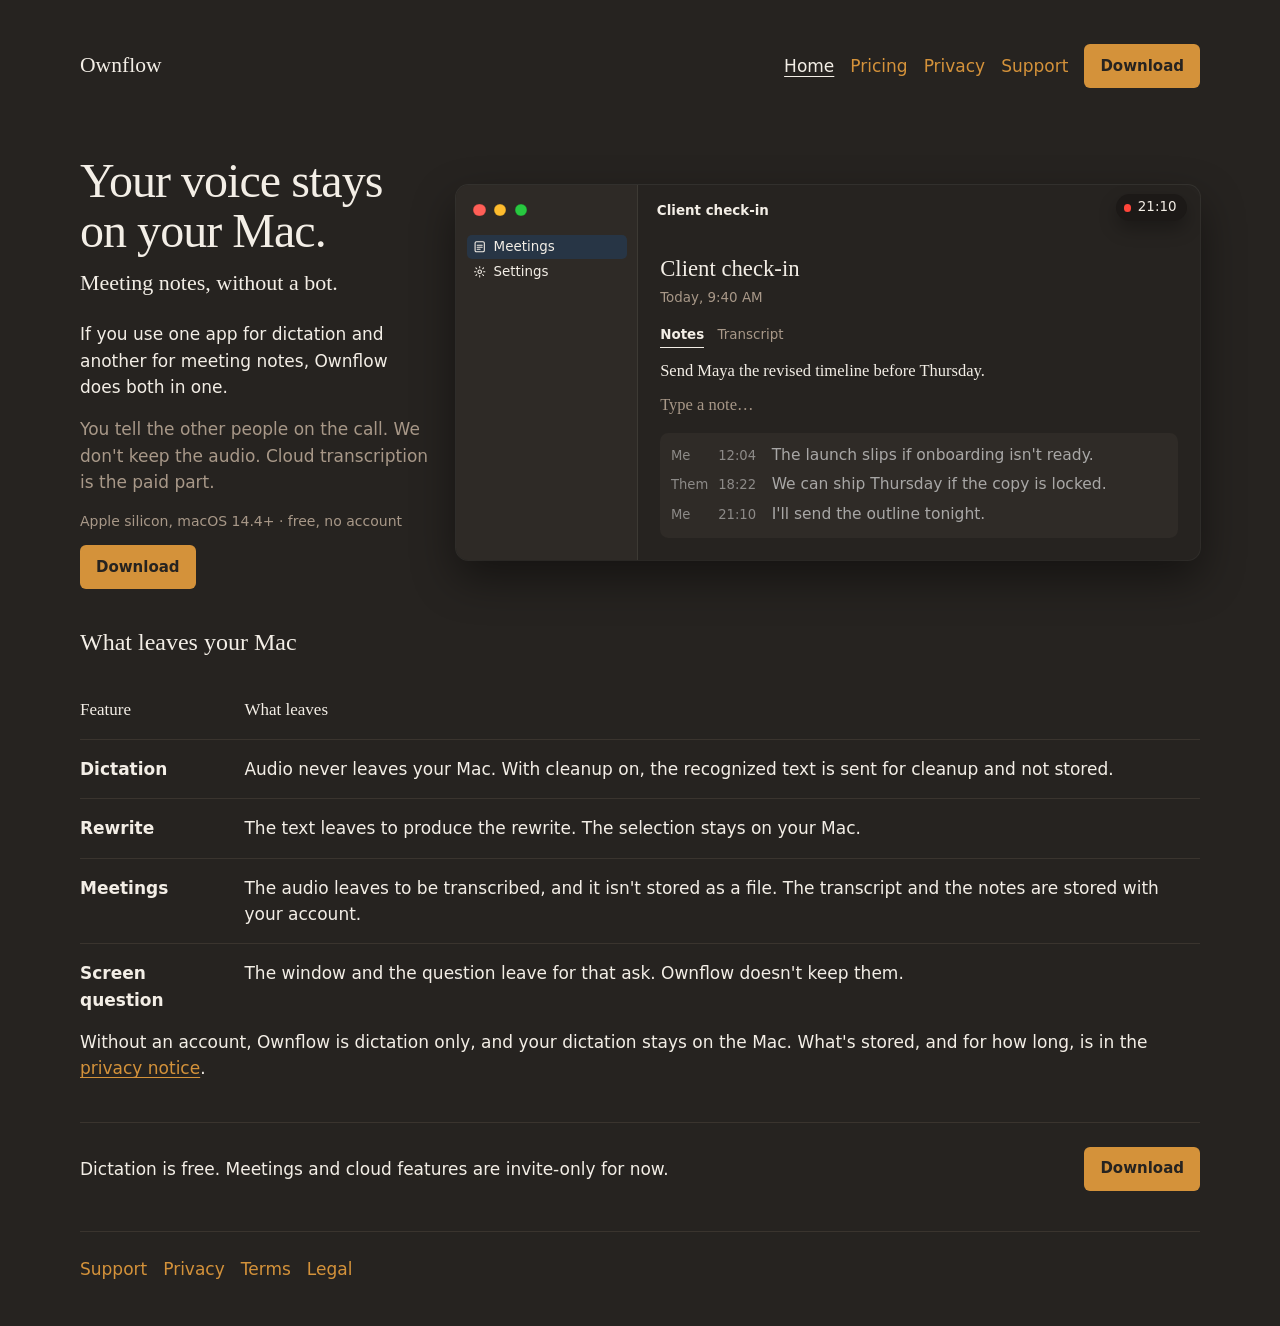
==== index.html @ 11d28a5c "Ownflow website from voice-app ee6ee29 (noindex preview) Copied website/*.html, tokens.css, site.css" ====
<!DOCTYPE html>
<html lang="en">
<head>
  <meta charset="utf-8">
  <meta name="viewport" content="width=device-width, initial-scale=1">
  <title>Your voice stays on your Mac. Meeting notes, without a bot.</title>
  <meta name="description" content="Your voice stays on your Mac. Meeting notes, without a bot.">
  <meta name="robots" content="noindex">
  <link rel="stylesheet" href="tokens.css">
  <link rel="stylesheet" href="site.css">
</head>
<body>
  <a class="skip" href="#content">Skip to content</a>
  <header class="site-header">
    <a class="mark" href="index.html">Ownflow</a>
    <nav class="nav-bar" aria-label="Pages">
      <ul>
        <li><a href="index.html" aria-current="page">Home</a></li>
        <li><a href="pricing.html">Pricing</a></li>
        <li><a href="privacy.html">Privacy</a></li>
        <li><a href="support.html">Support</a></li>
      </ul>
    </nav>
    <a class="btn" href="download.html">Download</a>
    <details class="nav-menu">
      <summary aria-label="Menu">
        <svg width="18" height="18" viewBox="0 0 18 18" aria-hidden="true">
          <path d="M2 4.5h14M2 9h14M2 13.5h14" fill="none" stroke="currentColor" stroke-width="1.5" stroke-linecap="round"/>
        </svg>
      </summary>
      <nav aria-label="Menu">
        <ul>
          <li><a href="index.html" aria-current="page">Home</a></li>
          <li><a href="pricing.html">Pricing</a></li>
          <li><a href="privacy.html">Privacy</a></li>
          <li><a href="support.html">Support</a></li>
        </ul>
      </nav>
    </details>
  </header>
  <main id="content">
    <div class="hero">
      <div class="hero-copy">
        <h1>Your voice stays<br>on your Mac.</h1>
        <p class="claim">Meeting notes, without a bot.</p>
        <p class="audience">If you use one app for dictation and another for meeting notes, Ownflow does both in one.</p>
        <p class="subhead">You tell the other people on the call. We don't keep the audio. Cloud transcription is the paid part.</p>
        <p class="beta-line">Apple silicon, macOS 14.4+ · free, no account</p>
        <a class="btn" href="download.html">Download</a>
      </div>
      <figure class="shot">
        <div class="window" aria-hidden="true">
          <div class="win-shell">
            <div class="win-side">
              <div class="win-lights"><i></i><i></i><i></i></div>
              <div class="win-item on">
                <svg viewBox="0 0 16 16" aria-hidden="true"><rect x="2.5" y="2" width="11" height="12" rx="1.6" fill="none" stroke="currentColor" stroke-width="1.3"/><path d="M5 6.2h6M5 8.6h6M5 11h3.5" stroke="currentColor" stroke-width="1.2" stroke-linecap="round"/></svg>
                Meetings
              </div>
              <div class="win-item">
                <svg viewBox="0 0 16 16" aria-hidden="true"><circle cx="8" cy="8" r="2.1" fill="none" stroke="currentColor" stroke-width="1.3"/><path d="M8 1.8v1.6M8 12.6v1.6M1.8 8h1.6M12.6 8h1.6M3.4 3.4l1.1 1.1M11.5 11.5l1.1 1.1M3.4 12.6l1.1-1.1M11.5 4.5l1.1-1.1" stroke="currentColor" stroke-width="1.2" stroke-linecap="round"/></svg>
                Settings
              </div>
            </div>
            <div class="win-col">
              <div class="win-bar">
                <span class="win-name">Client check-in</span>
              </div>
              <div class="win-pad">
                <p class="win-title">Client check-in</p>
                <p class="win-meta">Today, 9:40 AM</p>
                <div class="win-modes"><b>Notes</b><span>Transcript</span></div>
                <p class="win-note">Send Maya the revised timeline before Thursday.</p>
                <p class="win-prompt">Type a note…</p>
                <div class="win-spoken">
                  <div class="win-line"><span class="win-who">Me</span><span class="win-clock">12:04</span><span class="win-say">The launch slips if onboarding isn't ready.</span></div>
                  <div class="win-line"><span class="win-who">Them</span><span class="win-clock">18:22</span><span class="win-say">We can ship Thursday if the copy is locked.</span></div>
                  <div class="win-line"><span class="win-who">Me</span><span class="win-clock">21:10</span><span class="win-say">I'll send the outline tonight.</span></div>
                </div>
              </div>
            </div>
          </div>
          <div class="capsule"><span class="win-dot"></span>21:10</div>
        </div>
        <figcaption class="sr-only">Ownflow recording a client check-in. The note asks Maya for the revised timeline before Thursday. The recording pill shows 21:10.</figcaption>
      </figure>
    </div>

    <h2 class="wide">What leaves your Mac</h2>
    <table class="ledger">
      <thead>
        <tr>
          <th scope="col">Feature</th>
          <th scope="col">What leaves</th>
        </tr>
      </thead>
      <tbody>
        <tr>
          <th scope="row"><span class="cell-label">Feature</span><span class="cell-value">Dictation</span></th>
          <td><span class="cell-label">What leaves</span><span class="cell-value">Audio never leaves your Mac. With cleanup on, the recognized text is sent for cleanup and not stored.</span></td>
        </tr>
        <tr>
          <th scope="row"><span class="cell-label">Feature</span><span class="cell-value">Rewrite</span></th>
          <td><span class="cell-label">What leaves</span><span class="cell-value">The text leaves to produce the rewrite. The selection stays on your Mac.</span></td>
        </tr>
        <tr>
          <th scope="row"><span class="cell-label">Feature</span><span class="cell-value">Meetings</span></th>
          <td><span class="cell-label">What leaves</span><span class="cell-value">The audio leaves to be transcribed, and it isn't stored as a file. The transcript and the notes are stored with your account.</span></td>
        </tr>
        <tr>
          <th scope="row"><span class="cell-label">Feature</span><span class="cell-value">Screen question</span></th>
          <td><span class="cell-label">What leaves</span><span class="cell-value">The window and the question leave for that ask. Ownflow doesn't keep them.</span></td>
        </tr>
      </tbody>
    </table>

    <p class="wide">Without an account, Ownflow is dictation only, and your dictation stays on the Mac. What's stored, and for how long, is in the <a href="privacy.html">privacy notice</a>.</p>
    <div class="close">
      <p>Dictation is free. Meetings and cloud features are invite-only for now.</p>
      <a class="btn" href="download.html">Download</a>
    </div>
  </main>
  <footer class="site-footer">
    <nav aria-label="Footer">
      <ul>
        <li><a href="support.html">Support</a></li>
        <li><a href="privacy.html">Privacy</a></li>
        <li><a href="terms.html">Terms</a></li>
        <li><a href="legal.html">Legal</a></li>
      </ul>
    </nav>
  </footer>
</body>
</html>
---- tokens.css ----
/* Direction A canvas. The website accent is warm amber, not the Mac system blue.
   #d4923a on #262320 is 5.9:1. #262320 on #d4923a is the same 5.9:1.
   The app keeps #0071e3 for native controls. Red is only the recording dot. */

:root {
  --color-paper: #262320;
  --color-ink: #f3eee6;
  --color-ink-soft: #a89888;
  --color-accent: #d4923a;
  --color-on-accent: #262320;
  --color-rule: #3a342e;
  --color-focus: #f3eee6;
  --color-sidebar: #2e2a26;
  --color-recording: #ff453a;
  --color-spoken: #a8a7a6;
  --color-selection: rgba(0, 113, 227, 0.16);
  --color-tint: rgba(243, 228, 208, 0.04);

  --font-display: "Iowan Old Style", Palatino, "Palatino Linotype", Georgia, serif;
  --font-body: ui-sans-serif, system-ui, -apple-system, "Segoe UI", sans-serif;
  --font-mono: ui-monospace, "SF Mono", Menlo, Consolas, monospace;

  --text-display: 3rem;
  --text-title: 2rem;
  --text-section: 1.5rem;
  --text-body: 1.0625rem;
  --text-small: 0.875rem;
  --leading-display: 1.05;
  --leading-title: 1.15;
  --leading-body: 1.55;

  --page: 1120px;
  --column: 720px;
  --gutter: 1.5rem;
  --space-2: 0.5rem;
  --space-3: 1rem;
  --space-4: 1.5rem;
  --space-5: 2.75rem;
  --space-section: 2.5rem;
  --under-h1: 12px;
  --under-h2: 24px;

  --control: 2.75rem;
  --radius-control: 6px;
  --focus-width: 2px;
  --focus-offset: 3px;
  --label-col: 9rem;
}

:root[data-appearance="light"] {
  --color-paper: #fbfbfb;
  --color-ink: #0f0f0f;
  --color-ink-soft: #5e5e5e;
  --color-rule: #e4e4e4;
  --color-focus: #0f0f0f;
  --color-sidebar: #f3f1ee;
  --color-recording: #ff3b30;
  --color-spoken: #3a4658;
  --color-tint: rgba(62, 48, 32, 0.04);
}
---- site.css ----
*,
*::before,
*::after {
  box-sizing: border-box;
}

html {
  background: var(--color-paper);
  color-scheme: dark;
}

body {
  margin: 0;
  overflow-x: hidden;
  background: var(--color-paper);
  color: var(--color-ink);
  font-family: var(--font-body);
  font-size: var(--text-body);
  line-height: var(--leading-body);
  -webkit-font-smoothing: antialiased;
}

.skip {
  position: absolute;
  left: var(--gutter);
  top: var(--space-3);
  transform: translateY(-200%);
  background: var(--color-paper);
  color: var(--color-ink);
  padding: var(--space-2) var(--space-3);
  z-index: 3;
}

.skip:focus {
  transform: none;
}

.site-header,
main,
.site-footer {
  width: min(var(--page), calc(100% - 2 * var(--gutter)));
  margin-inline: auto;
}

.site-header {
  display: flex;
  flex-wrap: nowrap;
  align-items: center;
  gap: var(--space-3);
  padding-top: var(--space-5);
  padding-bottom: var(--space-4);
}

.mark {
  margin-right: auto;
  color: var(--color-ink);
  font-family: var(--font-display);
  font-size: 1.35rem;
  line-height: 1;
  text-decoration: none;
  white-space: nowrap;
}

.nav-bar ul,
.nav-menu ul,
.site-footer ul {
  display: flex;
  align-items: center;
  gap: var(--space-3);
  list-style: none;
  margin: 0;
  padding: 0;
}

.nav-menu {
  display: none;
  position: relative;
}

.nav-menu summary {
  display: grid;
  place-items: center;
  width: var(--control);
  height: var(--control);
  color: var(--color-ink);
  cursor: pointer;
  list-style: none;
}

.nav-menu summary::-webkit-details-marker {
  display: none;
}

.nav-menu nav {
  position: absolute;
  right: 0;
  top: calc(100% + var(--space-2));
  z-index: 2;
  min-width: 12rem;
  padding: var(--space-2);
  background: var(--color-paper);
  border: 1px solid var(--color-rule);
}

.nav-menu ul {
  flex-direction: column;
  align-items: stretch;
  gap: 0;
}

.nav-bar a,
.nav-menu a,
.site-footer a {
  color: var(--color-accent);
  line-height: 1;
  text-decoration: none;
}

.nav-bar a,
.site-footer a {
  display: inline-flex;
  align-items: center;
  height: 1.5rem;
}

.nav-menu a {
  display: flex;
  align-items: center;
  min-height: var(--control);
}

.nav-menu a {
  display: block;
  padding: var(--space-3);
}

.nav-bar a[aria-current="page"],
.nav-menu a[aria-current="page"],
.site-footer a[aria-current="page"] {
  color: var(--color-ink);
  text-decoration: underline;
  text-underline-offset: 0.25em;
}

.page-download .site-header .btn {
  display: none;
}

.btn {
  display: inline-flex;
  align-items: center;
  justify-content: center;
  min-height: var(--control);
  padding: 0 1rem;
  border-radius: var(--radius-control);
  background: var(--color-accent);
  color: var(--color-on-accent);
  font-size: 0.9375rem;
  font-weight: 600;
  line-height: 1;
  text-decoration: none;
  white-space: nowrap;
}

.btn:visited {
  color: var(--color-on-accent);
}

a:focus-visible,
.skip:focus,
summary:focus-visible,
button:focus-visible,
input:focus-visible,
.invite-done:focus-visible {
  outline: var(--focus-width) solid var(--color-focus);
  outline-offset: var(--focus-offset);
}

main {
  padding-top: var(--space-5);
  padding-bottom: var(--space-section);
}

main > :not(.hero):not(.ledger):not(.close):not(.wide) {
  width: min(var(--column), 100%);
  margin-inline: auto;
}

main a:not(.btn) {
  color: var(--color-accent);
  text-decoration: underline;
  text-underline-offset: 0.18em;
}

main a:not(.btn):visited {
  color: var(--color-accent);
}

h1,
h2,
.claim,
.ledger thead th {
  font-family: var(--font-display);
  font-weight: 500;
}

h1 {
  margin: 0 0 var(--under-h1);
  font-size: var(--text-title);
  line-height: var(--leading-title);
}

h2,
h3 {
  margin: var(--space-section) 0 var(--under-h2);
  font-family: var(--font-display);
  font-weight: 500;
  line-height: var(--leading-title);
}

h2 {
  font-size: var(--text-section);
}

h3 {
  font-size: 1.25rem;
}

p {
  margin: 0 0 var(--space-3);
}

.hero {
  display: grid;
  grid-template-columns: minmax(16rem, 22rem) minmax(0, 1fr);
  column-gap: var(--space-4);
  align-items: center;
  width: 100%;
}

.hero h1 {
  font-size: var(--text-display);
  line-height: var(--leading-display);
  letter-spacing: -0.02em;
}

.claim {
  margin: 0;
  font-size: 22px;
  line-height: 1.3;
}

.audience {
  margin: var(--space-4) 0 0;
}

.subhead {
  margin: var(--space-3) 0 0;
  color: var(--color-ink-soft);
}

.hero .btn {
  margin-top: var(--under-h1);
}

.beta-line {
  margin: var(--space-3) 0 0;
  color: var(--color-ink-soft);
  font-size: var(--text-small);
}

.close {
  display: flex;
  align-items: center;
  justify-content: space-between;
  gap: var(--space-4);
  margin-top: var(--space-section);
  padding-top: var(--space-4);
  border-top: 1px solid var(--color-rule);
}

.close p {
  margin: 0;
}

.download-act {
  margin-block: var(--space-4);
}

.btn-download {
  flex-direction: column;
  gap: 0.35rem;
  padding: 0.7rem 1.25rem;
  white-space: normal;
  text-align: center;
}

.btn-download span {
  font-size: 1.0625rem;
}

.btn-download small {
  font-size: var(--text-small);
  font-weight: 500;
}

.support-act {
  display: flex;
  align-items: center;
  flex-wrap: wrap;
  gap: var(--space-3);
}

/* The invite form (invite.js). Hidden until data-invite-endpoint is set. */
button.btn {
  border: 0;
  font-family: inherit;
  cursor: pointer;
}

.btn[aria-disabled="true"] {
  opacity: 0.7;
  cursor: progress;
}

.invite-form {
  display: grid;
  gap: var(--space-2);
  margin-block: var(--space-3);
}

.invite-form label {
  font-weight: 600;
}

.invite-row {
  display: flex;
  flex-wrap: wrap;
  gap: var(--space-3);
}

.invite-row input {
  flex: 1 1 16rem;
  min-width: 0;
  min-height: var(--control);
  padding: 0 0.75rem;
  border: 1px solid var(--color-ink-soft);
  border-radius: var(--radius-control);
  background: var(--color-paper);
  color: var(--color-ink);
  font: inherit;
}

.invite-row input[aria-invalid="true"] {
  border-color: var(--color-accent);
  border-width: 2px;
}

.invite-error {
  margin: 0;
  font-weight: 600;
}

.invite-note {
  margin: 0;
  color: var(--color-ink-soft);
  font-size: var(--text-small);
}

.invite-done {
  margin-block: var(--space-3);
}

.shot {
  container-type: inline-size;
  min-width: 0;
  margin: 0;
}

.sr-only {
  position: absolute;
  width: 1px;
  height: 1px;
  padding: 0;
  margin: -1px;
  overflow: hidden;
  clip: rect(0, 0, 0, 0);
  white-space: nowrap;
  border: 0;
}

.detail {
  display: none;
}

.window {
  position: relative;
  width: 100%;
  overflow: hidden;
  border-radius: 0.75em;
  background: var(--color-paper);
  color: var(--color-ink);
  font-size: calc(100cqi / 45);
  box-shadow:
    0 0 0 1px rgba(243, 238, 230, 0.08),
    0 18px 44px rgba(0, 0, 0, 0.45);
}

.win-shell {
  display: flex;
  align-items: stretch;
}

.win-side {
  width: 11em;
  flex: none;
  padding: 1.15em 0.65em 0.8em;
  background: var(--color-sidebar);
  box-shadow: inset -1px 0 0 rgba(243, 232, 216, 0.08);
}

.win-lights {
  display: flex;
  gap: 0.5em;
  margin: 0 0 1.15em 0.4em;
}

.win-lights i {
  display: block;
  width: 0.75em;
  height: 0.75em;
  border-radius: 50%;
  box-shadow: inset 0 0 0 0.5px rgba(0, 0, 0, 0.28);
}

.win-lights i:nth-child(1) { background: #ff5f57; }
.win-lights i:nth-child(2) { background: #febc2e; }
.win-lights i:nth-child(3) { background: #28c840; }

.win-item {
  display: flex;
  align-items: center;
  gap: 0.5em;
  height: 1.75em;
  margin: 0.05em 0;
  padding: 0 0.5em;
  border-radius: 0.375em;
  font-size: 0.8125em;
  line-height: 1.75em;
}

.win-item svg {
  width: 1em;
  height: 1em;
  flex: none;
}

.win-item.on {
  background: rgba(0, 113, 227, 0.16);
}

.win-col {
  min-width: 0;
  flex: 1;
}

.win-bar,
.win-live {
  display: flex;
  align-items: center;
  gap: 0.5em;
  padding: 0 1.15em;
}

.win-bar {
  height: 3.25em;
}

.win-live {
  height: 2.25em;
  border-bottom: 1px solid rgba(243, 232, 216, 0.1);
}

.win-name,
.win-time,
.win-quiet {
  font-size: 0.8125em;
}

.win-name {
  font-weight: 600;
}

.win-search {
  margin-left: auto;
  display: grid;
  place-items: center;
}

.win-time {
  font-variant-numeric: tabular-nums;
}

.win-push {
  margin-left: auto;
}

.win-dot {
  width: 0.5em;
  height: 0.5em;
  border-radius: 50%;
  background: var(--color-recording);
  flex: none;
}

.win-pad {
  padding: 1em 1.35em 1.35em;
}

.win-title {
  margin: 0;
  font-family: var(--font-display);
  font-size: 1.375em;
  font-weight: 500;
  line-height: 1.25;
}

.win-meta {
  margin-top: 0.3em;
  color: var(--color-ink-soft);
  font-size: 0.8125em;
}

.win-modes {
  display: flex;
  gap: 1em;
  margin: 0.9em 0 0.75em;
  font-size: 0.8125em;
}

.win-modes b {
  font-weight: 600;
  border-bottom: 1px solid var(--color-ink);
  padding-bottom: 0.15em;
}

.win-modes span {
  color: var(--color-ink-soft);
  font-weight: 400;
}

.win-note,
.win-prompt {
  margin: 0;
  max-width: 36em;
  font-family: var(--font-display);
  font-size: 1em;
  line-height: 1.55;
}

.win-prompt {
  margin-top: 0.5em;
  color: var(--color-ink-soft);
}

.win-spoken {
  margin-top: 0.9em;
  max-width: 36em;
  padding: 0.5em 0.65em;
  border-radius: 0.5em;
  background: var(--color-tint);
}

.win-line {
  display: grid;
  grid-template-columns: 2.6em 3em minmax(0, 1fr);
  gap: 0.45em;
  padding: 0.25em 0;
  font-size: 0.9375em;
  line-height: 1.4;
}

.win-who,
.win-clock {
  color: rgba(255, 255, 255, 0.45);
  font-size: 0.85em;
  padding-top: 0.15em;
}

.win-clock {
  font-variant-numeric: tabular-nums;
}

.win-say {
  color: var(--color-spoken);
}

.capsule {
  position: absolute;
  top: 0.7em;
  right: 1em;
  z-index: 1;
  display: flex;
  align-items: center;
  gap: 0.5em;
  height: 2em;
  padding: 0 0.75em 0 0.6em;
  border-radius: 999px;
  background: #1c1917;
  color: var(--color-ink);
  font-size: 0.8125em;
  font-variant-numeric: tabular-nums;
  box-shadow: 0 8px 18px rgba(0, 0, 0, 0.28);
}

.capsule .win-dot {
  width: 0.55em;
  height: 0.55em;
}

.does {
  margin: 0;
  border-bottom: 1px solid var(--color-rule);
}

.does > div,
.facts > div {
  display: grid;
  grid-template-columns: var(--label-col) minmax(0, 1fr);
  gap: var(--space-2) var(--space-4);
  align-items: baseline;
  padding-block: var(--space-3);
  border-top: 1px solid var(--color-rule);
}

.does dt,
.does dd,
.facts dt,
.facts dd {
  margin: 0;
}

.does dt,
.facts dt {
  font-weight: 600;
}

table {
  width: 100%;
  border-collapse: collapse;
  margin: var(--space-4) 0 0;
}

.ledger,
.summary {
  margin-top: var(--under-h2);
}

h2 + .ledger {
  margin-top: 0;
}

th,
td {
  text-align: left;
  vertical-align: top;
  padding: var(--space-3) var(--space-3) var(--space-3) 0;
  border-top: 1px solid var(--color-rule);
  font-weight: 400;
}

thead th {
  border-top: 0;
  font-weight: 500;
}

tbody th {
  font-weight: 600;
}

.cell-label {
  display: none;
}

.ledger thead th {
  font-size: var(--text-body);
}

ul,
ol {
  margin: 0 0 var(--space-3);
  padding-left: 1.2em;
}

main li + li {
  margin-top: var(--space-3);
}

.nav-bar li + li,
.nav-menu li + li,
.site-footer li + li {
  margin-top: 0;
}

.toc {
  margin-top: var(--under-h2);
}

.proc {
  margin-top: var(--under-h2);
  padding-top: var(--under-h2);
  border-top: 1px solid var(--color-rule);
}

.proc h3 {
  margin: 0 0 var(--under-h1);
}

.proc p {
  margin: 0 0 var(--space-3);
}

.k {
  display: block;
  margin-bottom: 0.25rem;
  color: var(--color-ink-soft);
  font-size: var(--text-small);
}

.toc ol {
  margin: var(--space-3) 0 0;
  padding-left: 1.2em;
}

.fold {
  margin-top: var(--space-section);
  border-top: 1px solid var(--color-rule);
}

.fold summary {
  display: flex;
  align-items: baseline;
  justify-content: space-between;
  gap: var(--space-3);
  padding-block: var(--space-3);
  cursor: pointer;
  list-style: none;
  font-family: var(--font-display);
  font-size: var(--text-section);
  font-weight: 500;
  line-height: var(--leading-title);
}

.fold summary::-webkit-details-marker {
  display: none;
}

.fold summary::after {
  content: "";
  width: 0.45rem;
  height: 0.45rem;
  border-right: 1.5px solid var(--color-ink-soft);
  border-bottom: 1.5px solid var(--color-ink-soft);
  transform: translateY(-0.15em) rotate(45deg);
  flex: none;
}

.fold[open] summary::after {
  transform: translateY(0.15em) rotate(-135deg);
}

.fold-body {
  padding-bottom: var(--space-3);
}

.fold-body > :first-child {
  margin-top: 0;
}

code {
  font-family: var(--font-mono);
  font-size: 0.92em;
  overflow-wrap: anywhere;
}

.site-footer {
  border-top: 1px solid var(--color-rule);
  padding-top: var(--space-4);
  padding-bottom: var(--space-5);
}

@media (max-width: 46rem) {
  .nav-bar {
    display: none;
  }

  .nav-menu {
    display: block;
  }

  h1 {
    font-size: 1.75rem;
  }

  .hero {
    display: block;
    width: auto;
  }

  .hero h1 {
    font-size: 2.35rem;
  }

  .hero .btn {
    display: none;
  }

  .shot {
    width: 100vw;
    height: auto;
    margin-top: var(--under-h2);
    margin-left: calc(50% - 50vw);
    overflow: hidden;
    border-radius: 0;
  }

  .window {
    display: block;
    height: auto;
    font-size: 16px;
    border-radius: 0;
  }

  .win-side,
  .win-bar,
  .win-meta,
  .win-modes,
  .win-prompt {
    display: none;
  }

  .win-pad {
    padding-right: 6.5rem;
  }

  .capsule {
    top: 0.75rem;
    right: 0.75rem;
    left: auto;
    transform: none;
    font-size: 13px;
  }

  .close {
    align-items: flex-start;
    flex-direction: column;
  }

  thead {
    display: none;
  }

  tr {
    display: block;
    padding-bottom: var(--space-3);
    border-top: 1px solid var(--color-rule);
  }

  th,
  td {
    display: block;
    padding: var(--space-3) 0 0;
    border-top: 0;
  }

  .cell-label {
    display: block;
    margin-bottom: 0.25rem;
    color: var(--color-ink);
    font-size: var(--text-small);
    font-weight: 600;
  }

  .facts > div {
    grid-template-columns: 1fr;
    gap: 0.25rem;
  }
}

/* contact.js hides the mail buttons while support.json has no address. */
[hidden] {
  display: none !important;
}
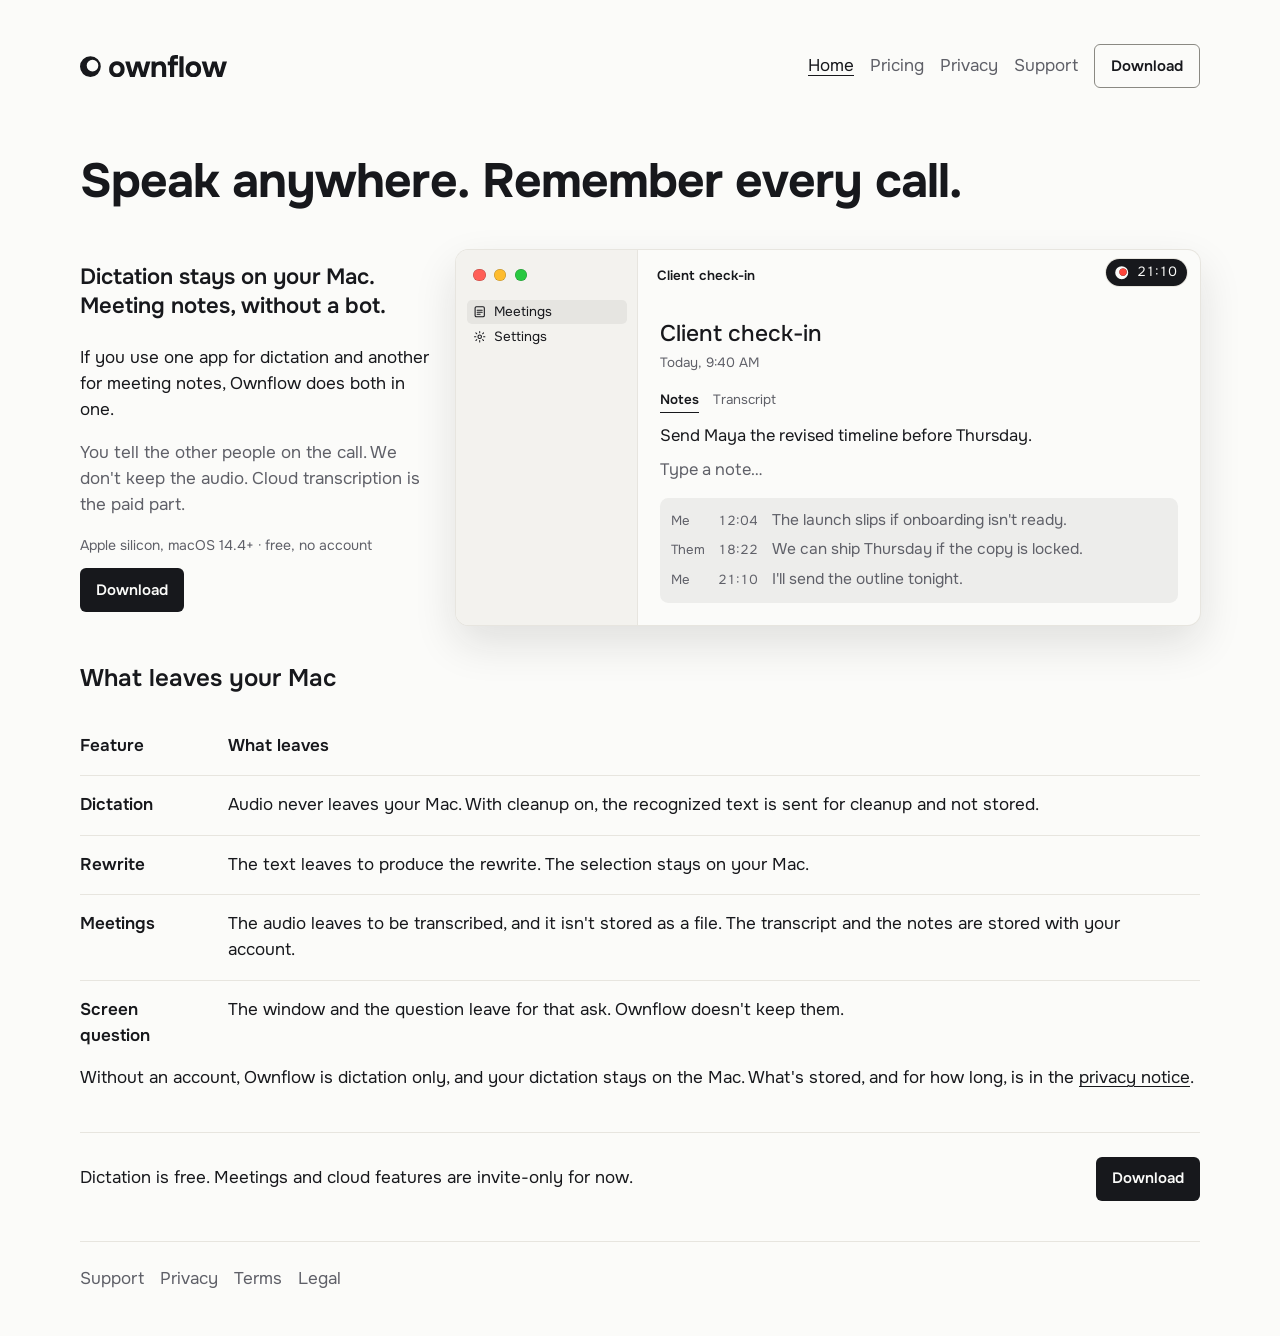
==== commit 3abb2caa: "Ownflow website from voice-app be43a3f (Night look, noindex preview) Copies website/ from voice-app " ====
--- a/index.html
+++ b/index.html
@@ -3,16 +3,24 @@
 <head>
   <meta charset="utf-8">
   <meta name="viewport" content="width=device-width, initial-scale=1">
-  <title>Your voice stays on your Mac. Meeting notes, without a bot.</title>
-  <meta name="description" content="Your voice stays on your Mac. Meeting notes, without a bot.">
+  <title>Dictation stays on your Mac. Meeting notes, without a bot.</title>
+  <meta name="description" content="Dictation stays on your Mac. Meeting notes, without a bot.">
   <meta name="robots" content="noindex">
+  <meta name="theme-color" content="#1f1f1d">
+  <meta name="theme-color" content="#fbfbf9" media="(prefers-color-scheme: light)">
+  <link rel="icon" href="favicon.svg" type="image/svg+xml">
   <link rel="stylesheet" href="tokens.css">
   <link rel="stylesheet" href="site.css">
 </head>
 <body>
   <a class="skip" href="#content">Skip to content</a>
   <header class="site-header">
-    <a class="mark" href="index.html">Ownflow</a>
+    <a class="mark" href="index.html">
+      <picture>
+        <source srcset="lockup-light.svg" media="(prefers-color-scheme: light)">
+        <img src="lockup-dark.svg" alt="Ownflow" width="147" height="22">
+      </picture>
+    </a>
     <nav class="nav-bar" aria-label="Pages">
       <ul>
         <li><a href="index.html" aria-current="page">Home</a></li>
@@ -40,9 +48,9 @@
   </header>
   <main id="content">
     <div class="hero">
+      <h1><span class="line">Speak anywhere.</span> <span class="line">Remember every call.</span></h1>
       <div class="hero-copy">
-        <h1>Your voice stays<br>on your Mac.</h1>
-        <p class="claim">Meeting notes, without a bot.</p>
+        <p class="claim">Dictation stays on your Mac. Meeting notes, without a bot.</p>
         <p class="audience">If you use one app for dictation and another for meeting notes, Ownflow does both in one.</p>
         <p class="subhead">You tell the other people on the call. We don't keep the audio. Cloud transcription is the paid part.</p>
         <p class="beta-line">Apple silicon, macOS 14.4+ · free, no account</p>
@@ -80,7 +88,7 @@
               </div>
             </div>
           </div>
-          <div class="capsule"><span class="win-dot"></span>21:10</div>
+          <div class="capsule"><svg class="eclipse" viewBox="0 0 64 64" aria-hidden="true" focusable="false"><path class="disc" fill-rule="evenodd" d="M32 5a27 27 0 1 0 0 54a27 27 0 1 0 0 -54zM37.5 14.5a15 15 0 1 0 0 30a15 15 0 1 0 0 -30z"/><circle class="hole" cx="37.5" cy="29.5" r="15"/></svg>21:10</div>
         </div>
         <figcaption class="sr-only">Ownflow recording a client check-in. The note asks Maya for the revised timeline before Thursday. The recording pill shows 21:10.</figcaption>
       </figure>
--- a/tokens.css
+++ b/tokens.css
@@ -1,23 +1,45 @@
-/* Direction A canvas. The website accent is warm amber, not the Mac system blue.
-   #d4923a on #262320 is 5.9:1. #262320 on #d4923a is the same 5.9:1.
-   The app keeps #0071e3 for native controls. Red is only the recording dot. */
+/* Night (spec-brand-night, bn-4): the colour values of
+   _bmad-output/specs/spec-brand-night/tokens.md, the same ones the app carries
+   in apps/desktop/src/styles/theme.css. Dark first; the light values follow
+   prefers-color-scheme. No accent hue: buttons are ink, links are ink and
+   underlined. --color-live is only the recording light in the hero mock.
+   website/test_tokens.py checks the values, every text pair at 4.5:1, control
+   edges at 3:1, and where the live red may appear. */
+
+/* Onest is the one brand typeface (spec-brand-night CAP-2): Onest 2.001,
+   variable wght 400 to 700, self-hosted beside its licence (fonts/OFL.txt).
+   No font is fetched from another host. */
+@font-face {
+  font-family: "Onest";
+  src: url("fonts/onest.woff2") format("woff2");
+  font-weight: 400 700;
+  font-style: normal;
+  font-display: swap;
+}
 
 :root {
-  --color-paper: #262320;
-  --color-ink: #f3eee6;
-  --color-ink-soft: #a89888;
-  --color-accent: #d4923a;
-  --color-on-accent: #262320;
-  --color-rule: #3a342e;
-  --color-focus: #f3eee6;
-  --color-sidebar: #2e2a26;
-  --color-recording: #ff453a;
-  --color-spoken: #a8a7a6;
-  --color-selection: rgba(0, 113, 227, 0.16);
-  --color-tint: rgba(243, 228, 208, 0.04);
+  color-scheme: dark;
 
-  --font-display: "Iowan Old Style", Palatino, "Palatino Linotype", Georgia, serif;
-  --font-body: ui-sans-serif, system-ui, -apple-system, "Segoe UI", sans-serif;
+  --color-paper: #1f1f1d;
+  --color-side: #262624;
+  --color-ink: #f2f1ed;
+  --color-meta: #a4a39c;
+  --color-line: #33322f;
+  --color-edge: #77766f;
+  --color-wash: rgba(242, 241, 237, 0.07);
+  --color-panel: #141413;
+  --color-panel-ink: #f2f1ed;
+  --color-panel-meta: #a4a39c;
+  --color-on-ink: #1f1f1d;
+  --color-live: #ff453a;
+  --color-moss: #6fcf97;
+  --color-warning: #fbbf24;
+  --color-focus: var(--color-ink);
+  /* The one shadow: the hero window, as in the Night mockups. */
+  --shadow-window: 0 0 0 1px var(--color-line), 0 18px 44px rgba(0, 0, 0, 0.45);
+
+  --font-display: "Onest", ui-sans-serif, system-ui, -apple-system, "Segoe UI", sans-serif;
+  --font-body: "Onest", ui-sans-serif, system-ui, -apple-system, "Segoe UI", sans-serif;
   --font-mono: ui-monospace, "SF Mono", Menlo, Consolas, monospace;
 
   --text-display: 3rem;
@@ -28,6 +50,9 @@
   --leading-display: 1.05;
   --leading-title: 1.15;
   --leading-body: 1.55;
+  --weight-display: 700;
+  --weight-title: 600;
+  --tracking-display: -0.02em;
 
   --page: 1120px;
   --column: 720px;
@@ -42,19 +67,30 @@
 
   --control: 2.75rem;
   --radius-control: 6px;
+  --radius-window: 14px;
   --focus-width: 2px;
   --focus-offset: 3px;
   --label-col: 9rem;
 }
 
-:root[data-appearance="light"] {
-  --color-paper: #fbfbfb;
-  --color-ink: #0f0f0f;
-  --color-ink-soft: #5e5e5e;
-  --color-rule: #e4e4e4;
-  --color-focus: #0f0f0f;
-  --color-sidebar: #f3f1ee;
-  --color-recording: #ff3b30;
-  --color-spoken: #3a4658;
-  --color-tint: rgba(62, 48, 32, 0.04);
+@media (prefers-color-scheme: light) {
+  :root {
+    color-scheme: light;
+
+    --color-paper: #fbfbf9;
+    --color-side: #f3f2ee;
+    --color-ink: #17181c;
+    --color-meta: #5f6068;
+    --color-line: #e7e5df;
+    --color-edge: #8a8983;
+    --color-wash: rgba(23, 24, 28, 0.06);
+    --color-panel: #17181c;
+    --color-panel-ink: #fbfbf9;
+    --color-panel-meta: #a4a39c;
+    --color-on-ink: #fbfbf9;
+    --color-live: #ff453a;
+    --color-moss: #1c754a;
+    --color-warning: #9a3412;
+    --shadow-window: 0 0 0 1px var(--color-line), 0 18px 44px rgba(23, 24, 28, 0.12);
+  }
 }
--- a/site.css
+++ b/site.css
@@ -6,7 +6,6 @@
 
 html {
   background: var(--color-paper);
-  color-scheme: dark;
 }
 
 body {
@@ -52,13 +51,18 @@
 }
 
 .mark {
+  display: inline-flex;
   margin-right: auto;
   color: var(--color-ink);
-  font-family: var(--font-display);
-  font-size: 1.35rem;
-  line-height: 1;
+  line-height: 0;
   text-decoration: none;
-  white-space: nowrap;
+}
+
+/* The Eclipse lockup from apps/desktop/icon-source (bn-3), 22 px tall. */
+.mark img {
+  display: block;
+  width: auto;
+  height: 1.375rem;
 }
 
 .nav-bar ul,
@@ -99,7 +103,8 @@
   min-width: 12rem;
   padding: var(--space-2);
   background: var(--color-paper);
-  border: 1px solid var(--color-rule);
+  border: 1px solid var(--color-edge);
+  border-radius: var(--radius-control);
 }
 
 .nav-menu ul {
@@ -111,9 +116,15 @@
 .nav-bar a,
 .nav-menu a,
 .site-footer a {
-  color: var(--color-accent);
+  color: var(--color-meta);
   line-height: 1;
   text-decoration: none;
+}
+
+.nav-bar a:hover,
+.nav-menu a:hover,
+.site-footer a:hover {
+  color: var(--color-ink);
 }
 
 .nav-bar a,
@@ -153,8 +164,8 @@
   min-height: var(--control);
   padding: 0 1rem;
   border-radius: var(--radius-control);
-  background: var(--color-accent);
-  color: var(--color-on-accent);
+  background: var(--color-ink);
+  color: var(--color-on-ink);
   font-size: 0.9375rem;
   font-weight: 600;
   line-height: 1;
@@ -163,7 +174,28 @@
 }
 
 .btn:visited {
-  color: var(--color-on-accent);
+  color: var(--color-on-ink);
+}
+
+/* One filled button per view (Night): the header's Download and the invite
+   actions under "Download for Mac" are secondary, edge-outlined with ink text. */
+.site-header .btn,
+.page-download .support-act .btn,
+.page-download .invite-form .btn {
+  border: 1px solid var(--color-edge);
+  background: transparent;
+  color: var(--color-ink);
+}
+
+.site-header .btn:visited,
+.page-download .support-act .btn:visited {
+  color: var(--color-ink);
+}
+
+.site-header .btn:hover,
+.page-download .support-act .btn:hover,
+.page-download .invite-form .btn:hover {
+  background: var(--color-wash);
 }
 
 a:focus-visible,
@@ -187,13 +219,13 @@
 }
 
 main a:not(.btn) {
-  color: var(--color-accent);
+  color: var(--color-ink);
   text-decoration: underline;
   text-underline-offset: 0.18em;
 }
 
 main a:not(.btn):visited {
-  color: var(--color-accent);
+  color: var(--color-ink);
 }
 
 h1,
@@ -201,7 +233,7 @@
 .claim,
 .ledger thead th {
   font-family: var(--font-display);
-  font-weight: 500;
+  font-weight: var(--weight-title);
 }
 
 h1 {
@@ -214,7 +246,7 @@
 h3 {
   margin: var(--space-section) 0 var(--under-h2);
   font-family: var(--font-display);
-  font-weight: 500;
+  font-weight: var(--weight-title);
   line-height: var(--leading-title);
 }
 
@@ -230,6 +262,7 @@
   margin: 0 0 var(--space-3);
 }
 
+/* The Night line runs across the hero; the copy and the window sit under it. */
 .hero {
   display: grid;
   grid-template-columns: minmax(16rem, 22rem) minmax(0, 1fr);
@@ -239,9 +272,18 @@
 }
 
 .hero h1 {
+  grid-column: 1 / -1;
+  margin-bottom: var(--space-5);
   font-size: var(--text-display);
+  font-weight: var(--weight-display);
   line-height: var(--leading-display);
-  letter-spacing: -0.02em;
+  letter-spacing: var(--tracking-display);
+  text-wrap: balance;
+}
+
+/* Each sentence of the hero line stays whole when the line wraps. */
+.hero h1 .line {
+  display: inline-block;
 }
 
 .claim {
@@ -256,7 +298,7 @@
 
 .subhead {
   margin: var(--space-3) 0 0;
-  color: var(--color-ink-soft);
+  color: var(--color-meta);
 }
 
 .hero .btn {
@@ -265,7 +307,7 @@
 
 .beta-line {
   margin: var(--space-3) 0 0;
-  color: var(--color-ink-soft);
+  color: var(--color-meta);
   font-size: var(--text-small);
 }
 
@@ -276,7 +318,7 @@
   gap: var(--space-4);
   margin-top: var(--space-section);
   padding-top: var(--space-4);
-  border-top: 1px solid var(--color-rule);
+  border-top: 1px solid var(--color-line);
 }
 
 .close p {
@@ -344,7 +386,7 @@
   min-width: 0;
   min-height: var(--control);
   padding: 0 0.75rem;
-  border: 1px solid var(--color-ink-soft);
+  border: 1px solid var(--color-edge);
   border-radius: var(--radius-control);
   background: var(--color-paper);
   color: var(--color-ink);
@@ -352,7 +394,7 @@
 }
 
 .invite-row input[aria-invalid="true"] {
-  border-color: var(--color-accent);
+  border-color: var(--color-warning);
   border-width: 2px;
 }
 
@@ -363,7 +405,7 @@
 
 .invite-note {
   margin: 0;
-  color: var(--color-ink-soft);
+  color: var(--color-meta);
   font-size: var(--text-small);
 }
 
@@ -401,9 +443,7 @@
   background: var(--color-paper);
   color: var(--color-ink);
   font-size: calc(100cqi / 45);
-  box-shadow:
-    0 0 0 1px rgba(243, 238, 230, 0.08),
-    0 18px 44px rgba(0, 0, 0, 0.45);
+  box-shadow: var(--shadow-window);
 }
 
 .win-shell {
@@ -415,8 +455,8 @@
   width: 11em;
   flex: none;
   padding: 1.15em 0.65em 0.8em;
-  background: var(--color-sidebar);
-  box-shadow: inset -1px 0 0 rgba(243, 232, 216, 0.08);
+  background: var(--color-side);
+  box-shadow: inset -1px 0 0 var(--color-line);
 }
 
 .win-lights {
@@ -456,7 +496,7 @@
 }
 
 .win-item.on {
-  background: rgba(0, 113, 227, 0.16);
+  background: var(--color-wash);
 }
 
 .win-col {
@@ -478,7 +518,7 @@
 
 .win-live {
   height: 2.25em;
-  border-bottom: 1px solid rgba(243, 232, 216, 0.1);
+  border-bottom: 1px solid var(--color-line);
 }
 
 .win-name,
@@ -505,14 +545,6 @@
   margin-left: auto;
 }
 
-.win-dot {
-  width: 0.5em;
-  height: 0.5em;
-  border-radius: 50%;
-  background: var(--color-recording);
-  flex: none;
-}
-
 .win-pad {
   padding: 1em 1.35em 1.35em;
 }
@@ -527,7 +559,7 @@
 
 .win-meta {
   margin-top: 0.3em;
-  color: var(--color-ink-soft);
+  color: var(--color-meta);
   font-size: 0.8125em;
 }
 
@@ -545,7 +577,7 @@
 }
 
 .win-modes span {
-  color: var(--color-ink-soft);
+  color: var(--color-meta);
   font-weight: 400;
 }
 
@@ -560,7 +592,7 @@
 
 .win-prompt {
   margin-top: 0.5em;
-  color: var(--color-ink-soft);
+  color: var(--color-meta);
 }
 
 .win-spoken {
@@ -568,7 +600,7 @@
   max-width: 36em;
   padding: 0.5em 0.65em;
   border-radius: 0.5em;
-  background: var(--color-tint);
+  background: var(--color-wash);
 }
 
 .win-line {
@@ -582,7 +614,7 @@
 
 .win-who,
 .win-clock {
-  color: rgba(255, 255, 255, 0.45);
+  color: var(--color-meta);
   font-size: 0.85em;
   padding-top: 0.15em;
 }
@@ -592,7 +624,7 @@
 }
 
 .win-say {
-  color: var(--color-spoken);
+  color: var(--color-meta);
 }
 
 .capsule {
@@ -606,21 +638,31 @@
   height: 2em;
   padding: 0 0.75em 0 0.6em;
   border-radius: 999px;
-  background: #1c1917;
-  color: var(--color-ink);
+  background: var(--color-panel);
+  color: var(--color-panel-ink);
   font-size: 0.8125em;
   font-variant-numeric: tabular-nums;
-  box-shadow: 0 8px 18px rgba(0, 0, 0, 0.28);
-}
-
-.capsule .win-dot {
-  width: 0.55em;
-  height: 0.55em;
+  box-shadow: 0 0 0 1px var(--color-line);
+}
+
+/* The widget pill while recording: the live light fills the Eclipse hole. */
+.capsule .eclipse {
+  width: 1.15em;
+  height: 1.15em;
+  flex: none;
+}
+
+.eclipse .disc {
+  fill: currentColor;
+}
+
+.eclipse .hole {
+  fill: var(--color-live);
 }
 
 .does {
   margin: 0;
-  border-bottom: 1px solid var(--color-rule);
+  border-bottom: 1px solid var(--color-line);
 }
 
 .does > div,
@@ -630,7 +672,7 @@
   gap: var(--space-2) var(--space-4);
   align-items: baseline;
   padding-block: var(--space-3);
-  border-top: 1px solid var(--color-rule);
+  border-top: 1px solid var(--color-line);
 }
 
 .does dt,
@@ -665,13 +707,13 @@
   text-align: left;
   vertical-align: top;
   padding: var(--space-3) var(--space-3) var(--space-3) 0;
-  border-top: 1px solid var(--color-rule);
+  border-top: 1px solid var(--color-line);
   font-weight: 400;
 }
 
 thead th {
   border-top: 0;
-  font-weight: 500;
+  font-weight: var(--weight-title);
 }
 
 tbody th {
@@ -709,7 +751,7 @@
 .proc {
   margin-top: var(--under-h2);
   padding-top: var(--under-h2);
-  border-top: 1px solid var(--color-rule);
+  border-top: 1px solid var(--color-line);
 }
 
 .proc h3 {
@@ -723,7 +765,7 @@
 .k {
   display: block;
   margin-bottom: 0.25rem;
-  color: var(--color-ink-soft);
+  color: var(--color-meta);
   font-size: var(--text-small);
 }
 
@@ -734,7 +776,7 @@
 
 .fold {
   margin-top: var(--space-section);
-  border-top: 1px solid var(--color-rule);
+  border-top: 1px solid var(--color-line);
 }
 
 .fold summary {
@@ -747,7 +789,7 @@
   list-style: none;
   font-family: var(--font-display);
   font-size: var(--text-section);
-  font-weight: 500;
+  font-weight: var(--weight-title);
   line-height: var(--leading-title);
 }
 
@@ -759,8 +801,8 @@
   content: "";
   width: 0.45rem;
   height: 0.45rem;
-  border-right: 1.5px solid var(--color-ink-soft);
-  border-bottom: 1.5px solid var(--color-ink-soft);
+  border-right: 1.5px solid var(--color-meta);
+  border-bottom: 1.5px solid var(--color-meta);
   transform: translateY(-0.15em) rotate(45deg);
   flex: none;
 }
@@ -784,7 +826,7 @@
 }
 
 .site-footer {
-  border-top: 1px solid var(--color-rule);
+  border-top: 1px solid var(--color-line);
   padding-top: var(--space-4);
   padding-bottom: var(--space-5);
 }
@@ -808,7 +850,8 @@
   }
 
   .hero h1 {
-    font-size: 2.35rem;
+    margin-bottom: var(--space-4);
+    font-size: clamp(1.75rem, 8.2vw, 2.35rem);
   }
 
   .hero .btn {
@@ -863,7 +906,7 @@
   tr {
     display: block;
     padding-bottom: var(--space-3);
-    border-top: 1px solid var(--color-rule);
+    border-top: 1px solid var(--color-line);
   }
 
   th,
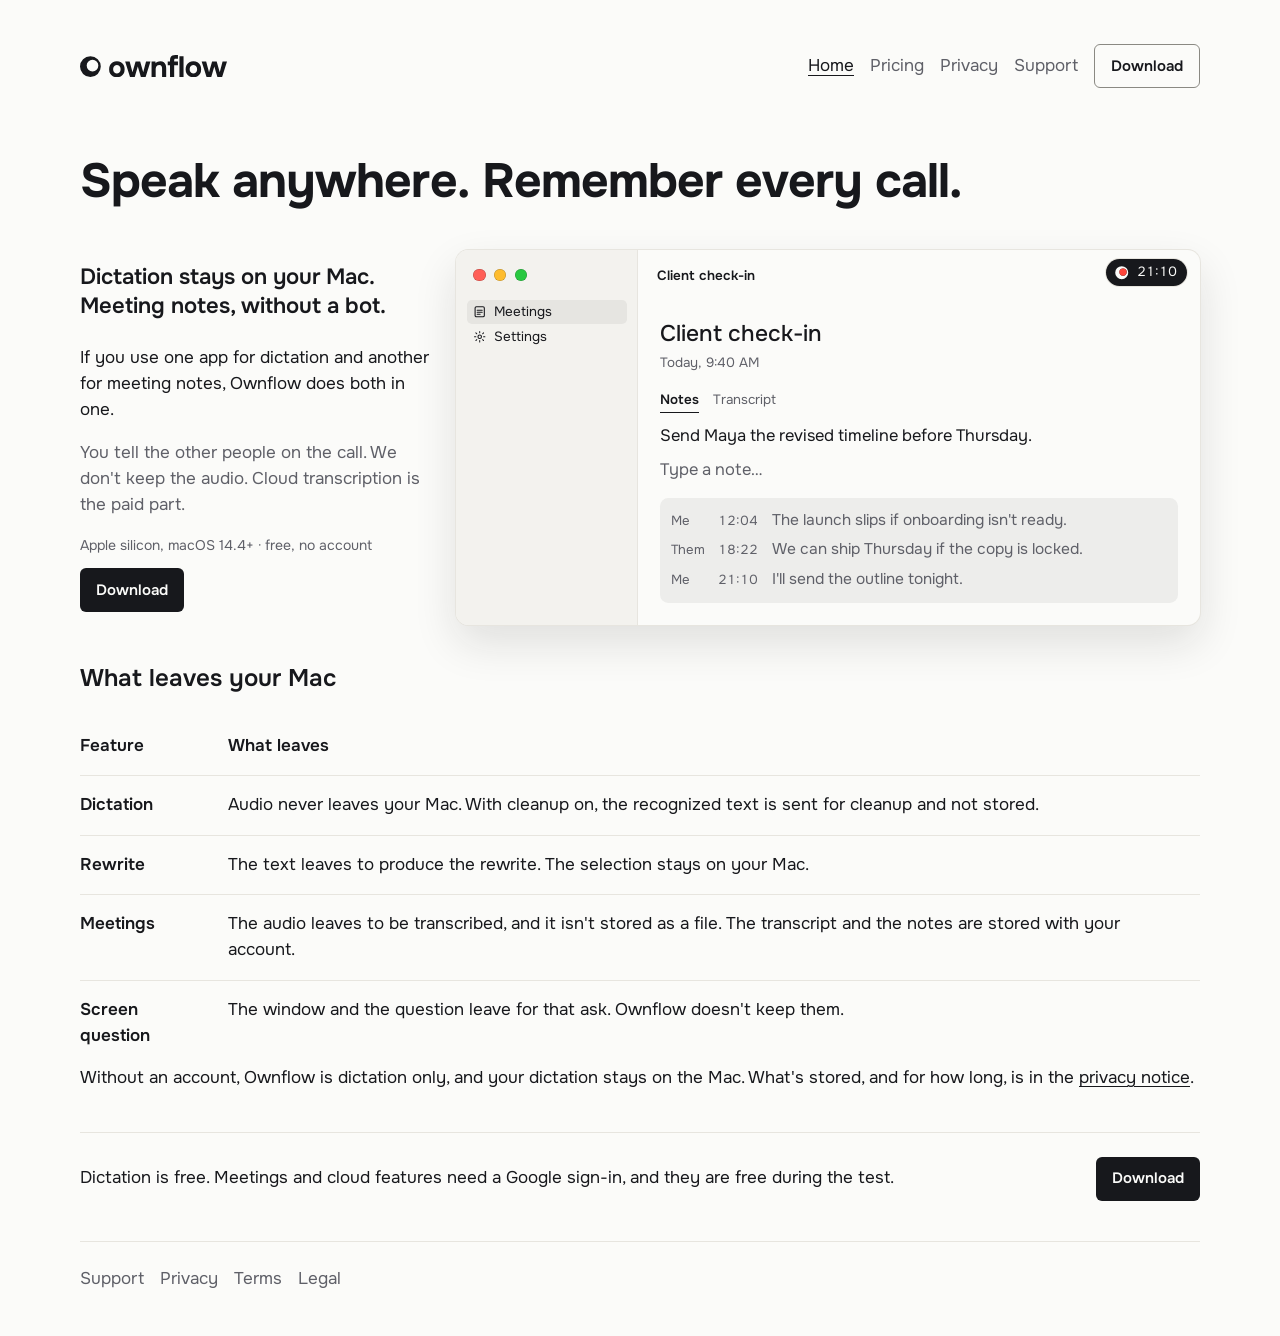
==== commit c0f082e7: "Download page: open Google sign-in, Open Anyway step Meetings and cloud features no longer need an i" ====
--- a/index.html
+++ b/index.html
@@ -124,7 +124,7 @@
 
     <p class="wide">Without an account, Ownflow is dictation only, and your dictation stays on the Mac. What's stored, and for how long, is in the <a href="privacy.html">privacy notice</a>.</p>
     <div class="close">
-      <p>Dictation is free. Meetings and cloud features are invite-only for now.</p>
+      <p>Dictation is free. Meetings and cloud features need a Google sign-in, and they are free during the test.</p>
       <a class="btn" href="download.html">Download</a>
     </div>
   </main>
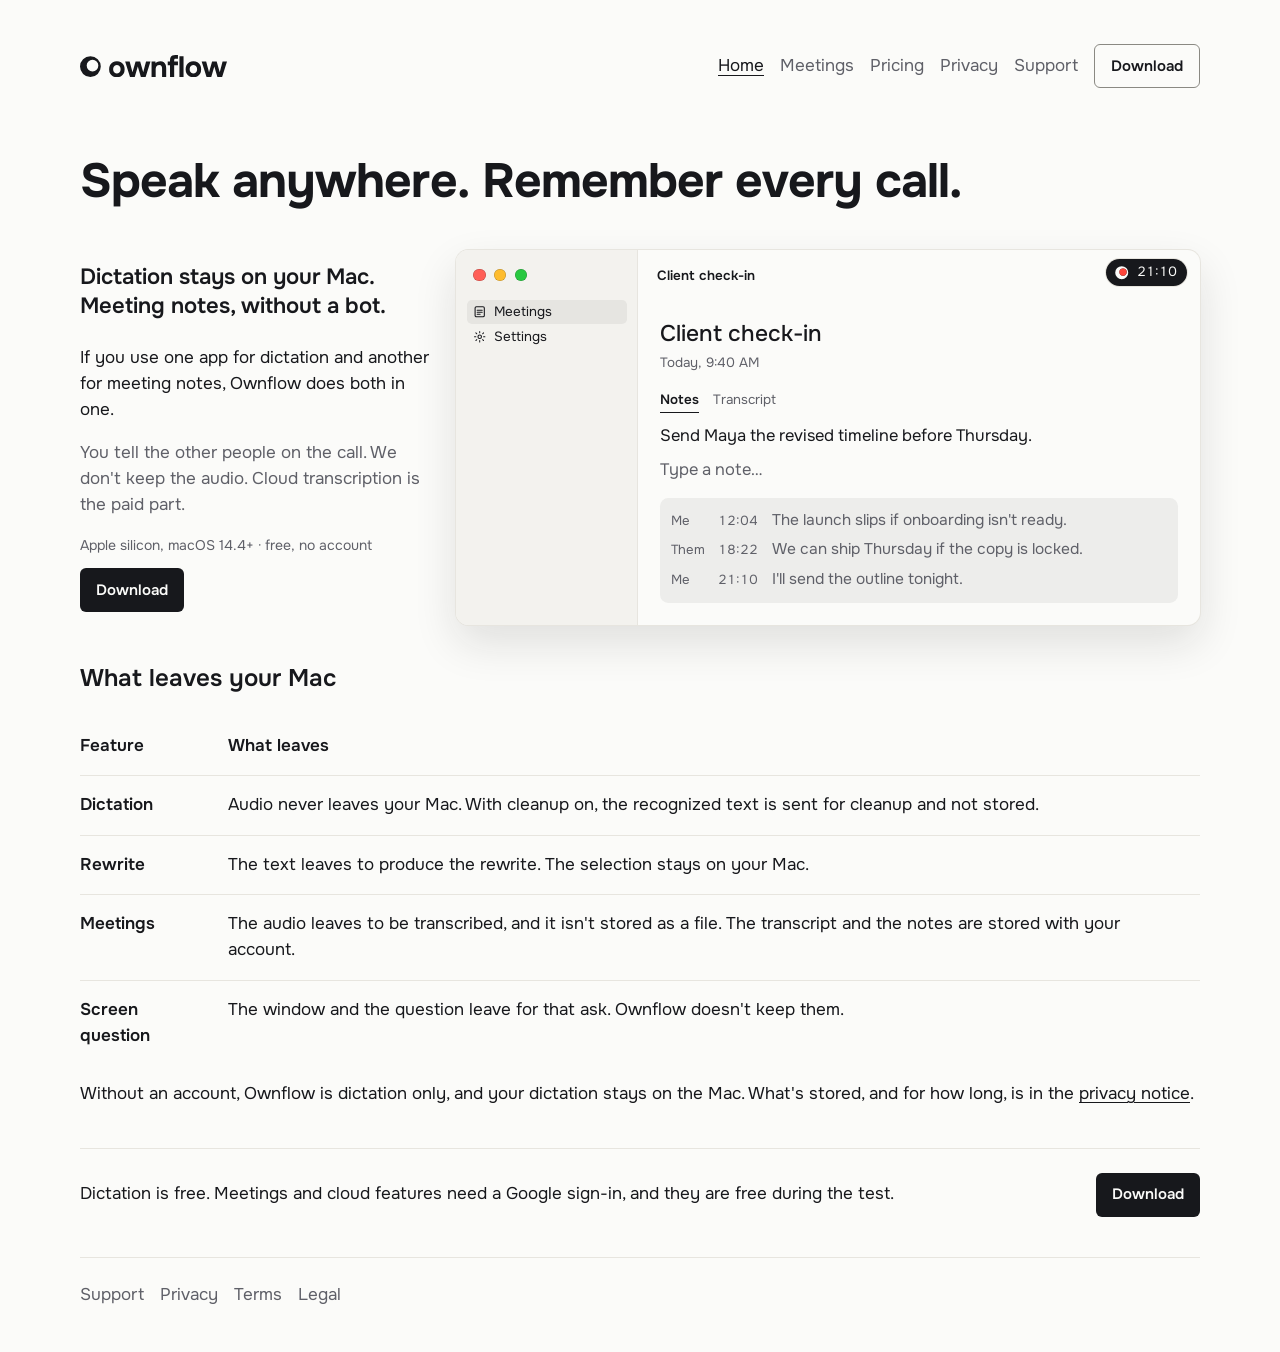
==== commit 7357579f: "Add Meetings page and nav link Co-Authored-By: Claude Sonnet 5.5 <noreply@anthropic.com>" ====
--- a/index.html
+++ b/index.html
@@ -24,6 +24,7 @@
     <nav class="nav-bar" aria-label="Pages">
       <ul>
         <li><a href="index.html" aria-current="page">Home</a></li>
+        <li><a href="meetings.html">Meetings</a></li>
         <li><a href="pricing.html">Pricing</a></li>
         <li><a href="privacy.html">Privacy</a></li>
         <li><a href="support.html">Support</a></li>
@@ -39,6 +40,7 @@
       <nav aria-label="Menu">
         <ul>
           <li><a href="index.html" aria-current="page">Home</a></li>
+        <li><a href="meetings.html">Meetings</a></li>
           <li><a href="pricing.html">Pricing</a></li>
           <li><a href="privacy.html">Privacy</a></li>
           <li><a href="support.html">Support</a></li>
--- a/site.css
+++ b/site.css
@@ -213,7 +213,7 @@
   padding-bottom: var(--space-section);
 }
 
-main > :not(.hero):not(.ledger):not(.close):not(.wide) {
+main > :not(.hero):not(.mt-hero):not(.ledger):not(.close):not(.wide) {
   width: min(var(--column), 100%);
   margin-inline: auto;
 }
@@ -934,3 +934,317 @@
 [hidden] {
   display: none !important;
 }
+
+/* Meetings page. Night tokens only; the live red stays in the recording pill. */
+.mt-hero {
+  display: grid;
+  grid-template-columns: minmax(16rem, 24rem) minmax(0, 1fr);
+  column-gap: var(--space-5);
+  align-items: center;
+  width: 100%;
+}
+
+.mt-kicker {
+  margin: 0 0 var(--space-2);
+  color: var(--color-meta);
+  font-size: var(--text-small);
+  font-weight: 600;
+}
+
+.mt-hero h1 {
+  margin-bottom: var(--space-4);
+  font-size: var(--text-title);
+  font-weight: var(--weight-display);
+  line-height: var(--leading-display);
+  letter-spacing: var(--tracking-display);
+  text-wrap: balance;
+}
+
+.mt-hero h1 .line {
+  display: block;
+}
+
+.mt-hero .btn {
+  margin-top: var(--under-h1);
+}
+
+/* The hero window: typed notes, then "Make notes", then the notes. A 14 s loop. */
+.mt-stage {
+  display: grid;
+  min-height: 15em;
+  margin-top: 0.9em;
+}
+
+.mt-stage > * {
+  grid-area: 1 / 1;
+}
+
+.mt-raw,
+.mt-made {
+  display: flex;
+  flex-direction: column;
+  gap: 0.35em;
+  align-items: flex-start;
+}
+
+.mt-raw {
+  animation: mt-raw 14s infinite;
+}
+
+.mt-made {
+  opacity: 0;
+  animation: mt-made 14s infinite;
+}
+
+.mt-l2 { opacity: 0; animation: mt-l2 14s infinite; }
+.mt-l3 { opacity: 0; animation: mt-l3 14s infinite; }
+
+.mt-gen {
+  margin-top: 0.9em;
+  padding: 0.45em 0.9em;
+  border-radius: 999px;
+  background: var(--color-panel);
+  color: var(--color-panel-ink);
+  font-size: 0.8125em;
+  font-weight: 600;
+  opacity: 0;
+  animation: mt-gen 14s infinite;
+}
+
+.mt-work {
+  align-self: start;
+  display: inline-flex;
+  align-items: center;
+  gap: 0.5em;
+  justify-self: start;
+  padding: 0.45em 0.9em;
+  border-radius: 999px;
+  background: var(--color-wash);
+  color: var(--color-meta);
+  font-size: 0.8125em;
+  opacity: 0;
+  animation: mt-work 14s infinite;
+}
+
+.mt-dot {
+  width: 0.6em;
+  height: 0.6em;
+  border-radius: 50%;
+  background: var(--color-meta);
+}
+
+.mt-h {
+  margin: 0.5em 0 0;
+  color: var(--color-meta);
+  font-size: 0.8125em;
+  font-weight: 600;
+}
+
+@keyframes mt-raw {
+  0%, 56% { opacity: 1; }
+  62%, 97% { opacity: 0; }
+  100% { opacity: 1; }
+}
+
+@keyframes mt-l2 {
+  0%, 14% { opacity: 0; }
+  20%, 100% { opacity: 1; }
+}
+
+@keyframes mt-l3 {
+  0%, 28% { opacity: 0; }
+  34%, 100% { opacity: 1; }
+}
+
+@keyframes mt-gen {
+  0%, 42% { opacity: 0; }
+  46%, 56% { opacity: 1; }
+  60%, 100% { opacity: 0; }
+}
+
+@keyframes mt-work {
+  0%, 57% { opacity: 0; }
+  60%, 66% { opacity: 1; }
+  70%, 100% { opacity: 0; }
+}
+
+@keyframes mt-made {
+  0%, 66% { opacity: 0; }
+  72%, 93% { opacity: 1; }
+  98%, 100% { opacity: 0; }
+}
+
+/* Reduced motion: show the finished notes and nothing moves. */
+@media (prefers-reduced-motion: reduce) {
+  .mt-raw,
+  .mt-l1,
+  .mt-l2,
+  .mt-l3,
+  .mt-gen,
+  .mt-work {
+    animation: none;
+  }
+
+  .mt-raw,
+  .mt-gen,
+  .mt-work {
+    opacity: 0;
+  }
+
+  .mt-made {
+    opacity: 1;
+    animation: none;
+  }
+}
+
+/* The walkthrough: a sticky list on the left, the three moments on the right. */
+.mt-walk,
+.mt-split {
+  margin-top: var(--space-section);
+}
+
+.mt-walk-grid {
+  display: grid;
+  grid-template-columns: minmax(10rem, 14rem) minmax(0, 1fr);
+  column-gap: var(--space-5);
+  align-items: start;
+}
+
+.mt-tabs {
+  position: sticky;
+  top: var(--space-5);
+}
+
+.mt-tabs ol {
+  margin: 0;
+  padding: 0;
+  list-style: none;
+}
+
+.mt-tabs li + li {
+  margin-top: 0;
+}
+
+main .mt-tabs a:not(.btn) {
+  display: block;
+  padding: 0.5rem 0;
+  border-bottom: 1px solid var(--color-line);
+  color: var(--color-meta);
+  text-decoration: none;
+}
+
+main .mt-tabs a[aria-current="true"] {
+  color: var(--color-ink);
+  border-bottom: 2px solid var(--color-ink);
+  font-weight: 600;
+}
+
+.mt-step {
+  padding-bottom: var(--space-5);
+  scroll-margin-top: var(--space-5);
+}
+
+.mt-step h3 {
+  margin: 0 0 var(--space-2);
+  font-size: var(--text-section);
+  font-weight: var(--weight-title);
+  line-height: var(--leading-title);
+}
+
+.mt-step p {
+  max-width: var(--column);
+}
+
+.mt-card {
+  max-width: 34rem;
+  margin-top: var(--space-3);
+  padding: var(--space-3);
+  border-radius: var(--radius-window);
+  background: var(--color-side);
+  box-shadow: 0 0 0 1px var(--color-line);
+}
+
+.mt-card .win-spoken {
+  margin-top: 0;
+  max-width: none;
+}
+
+.mt-chips {
+  display: flex;
+  flex-wrap: wrap;
+  gap: var(--space-2);
+  align-items: center;
+}
+
+.mt-chips span,
+.mt-chips b {
+  padding: 0.35rem 0.8rem;
+  border-radius: 999px;
+  font-size: var(--text-small);
+}
+
+.mt-chips span {
+  background: var(--color-wash);
+  color: var(--color-meta);
+}
+
+.mt-chips b {
+  background: var(--color-panel);
+  color: var(--color-panel-ink);
+  font-weight: 600;
+}
+
+.mt-list > div {
+  display: flex;
+  justify-content: space-between;
+  gap: var(--space-3);
+  padding: 0.6rem 0;
+  font-size: var(--text-small);
+}
+
+.mt-list > div + div {
+  border-top: 1px solid var(--color-line);
+}
+
+.mt-list > div span:last-child {
+  color: var(--color-meta);
+}
+
+.mt-split p {
+  max-width: var(--column);
+}
+
+@media (max-width: 46rem) {
+  .mt-hero {
+    display: block;
+    width: auto;
+  }
+
+  .mt-hero h1 {
+    font-size: clamp(1.75rem, 8.2vw, 2.35rem);
+  }
+
+  .mt-hero .btn {
+    display: none;
+  }
+
+  .mt-stage {
+    min-height: 13em;
+  }
+
+  .mt-walk-grid {
+    display: block;
+  }
+
+  .mt-tabs {
+    display: none;
+  }
+}
+
+.ledger + p.wide {
+  margin-top: var(--space-3);
+}
+
+.nb {
+  white-space: nowrap;
+}
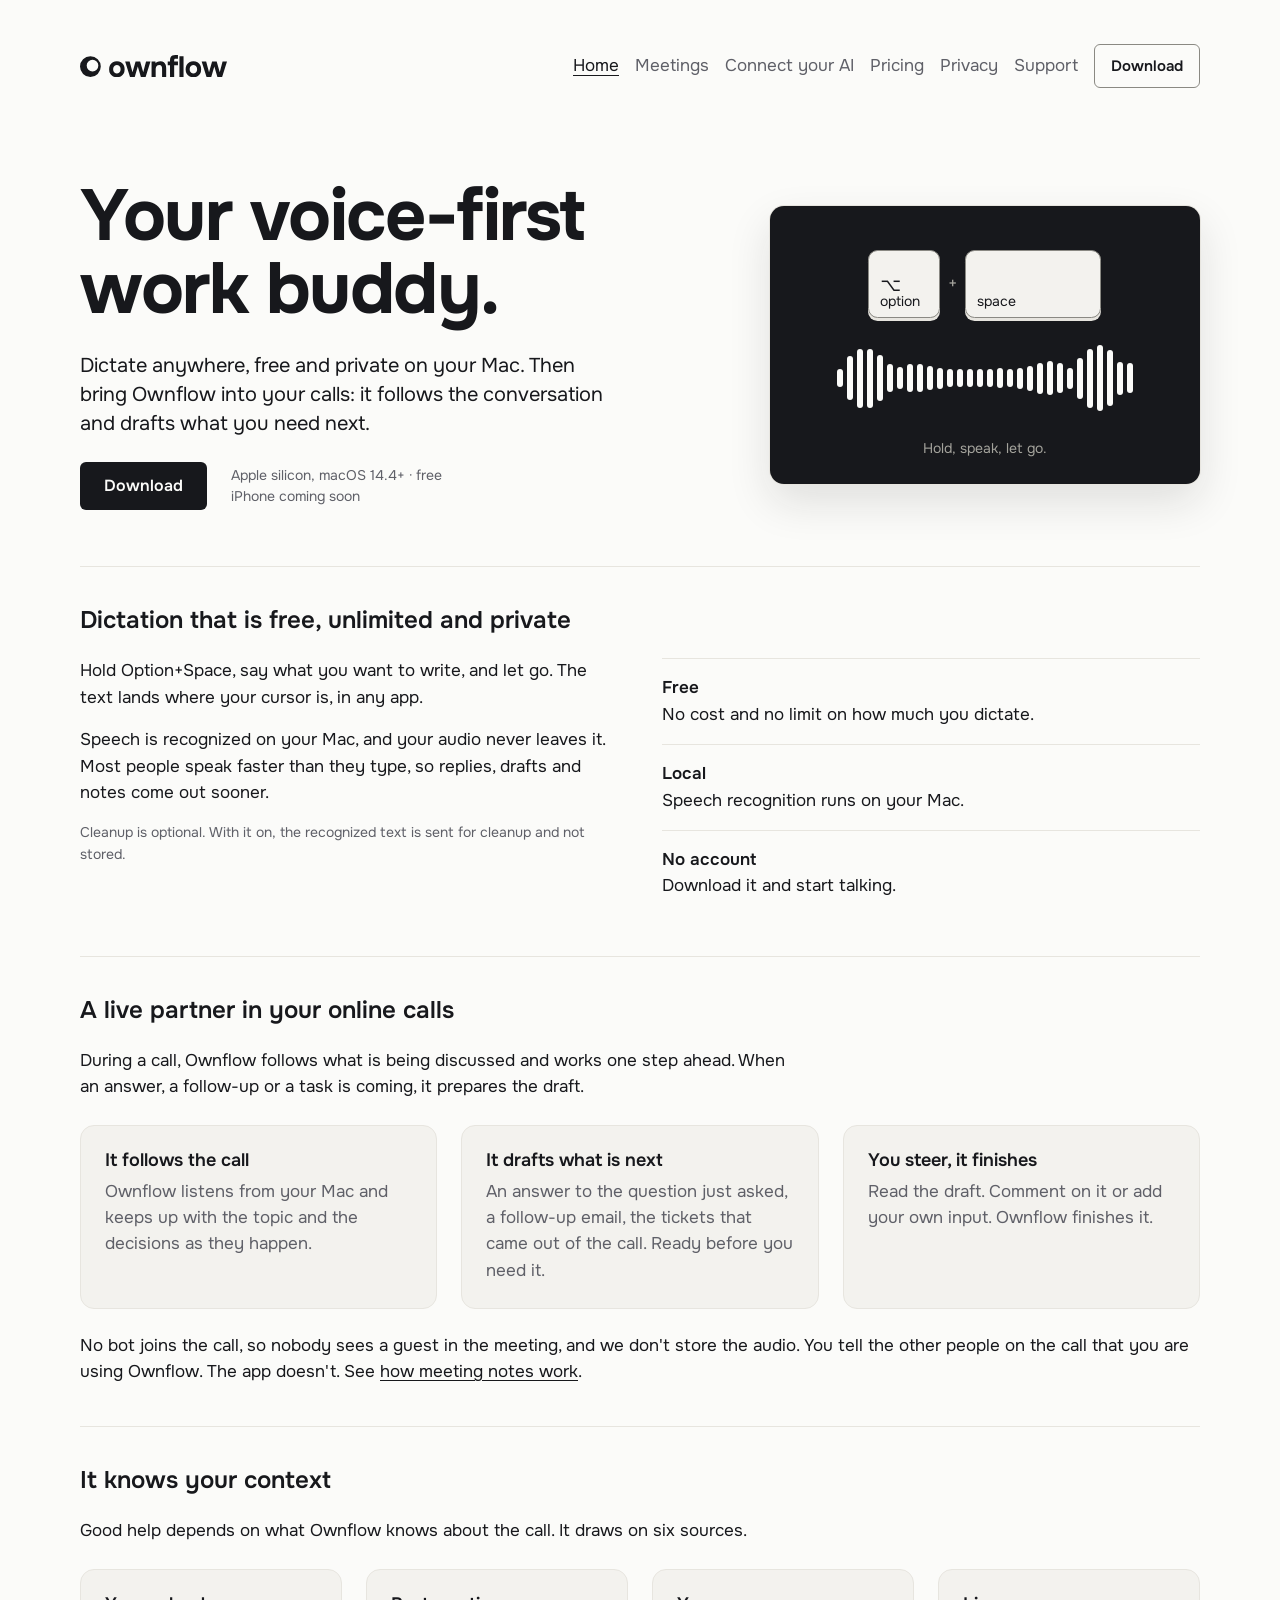
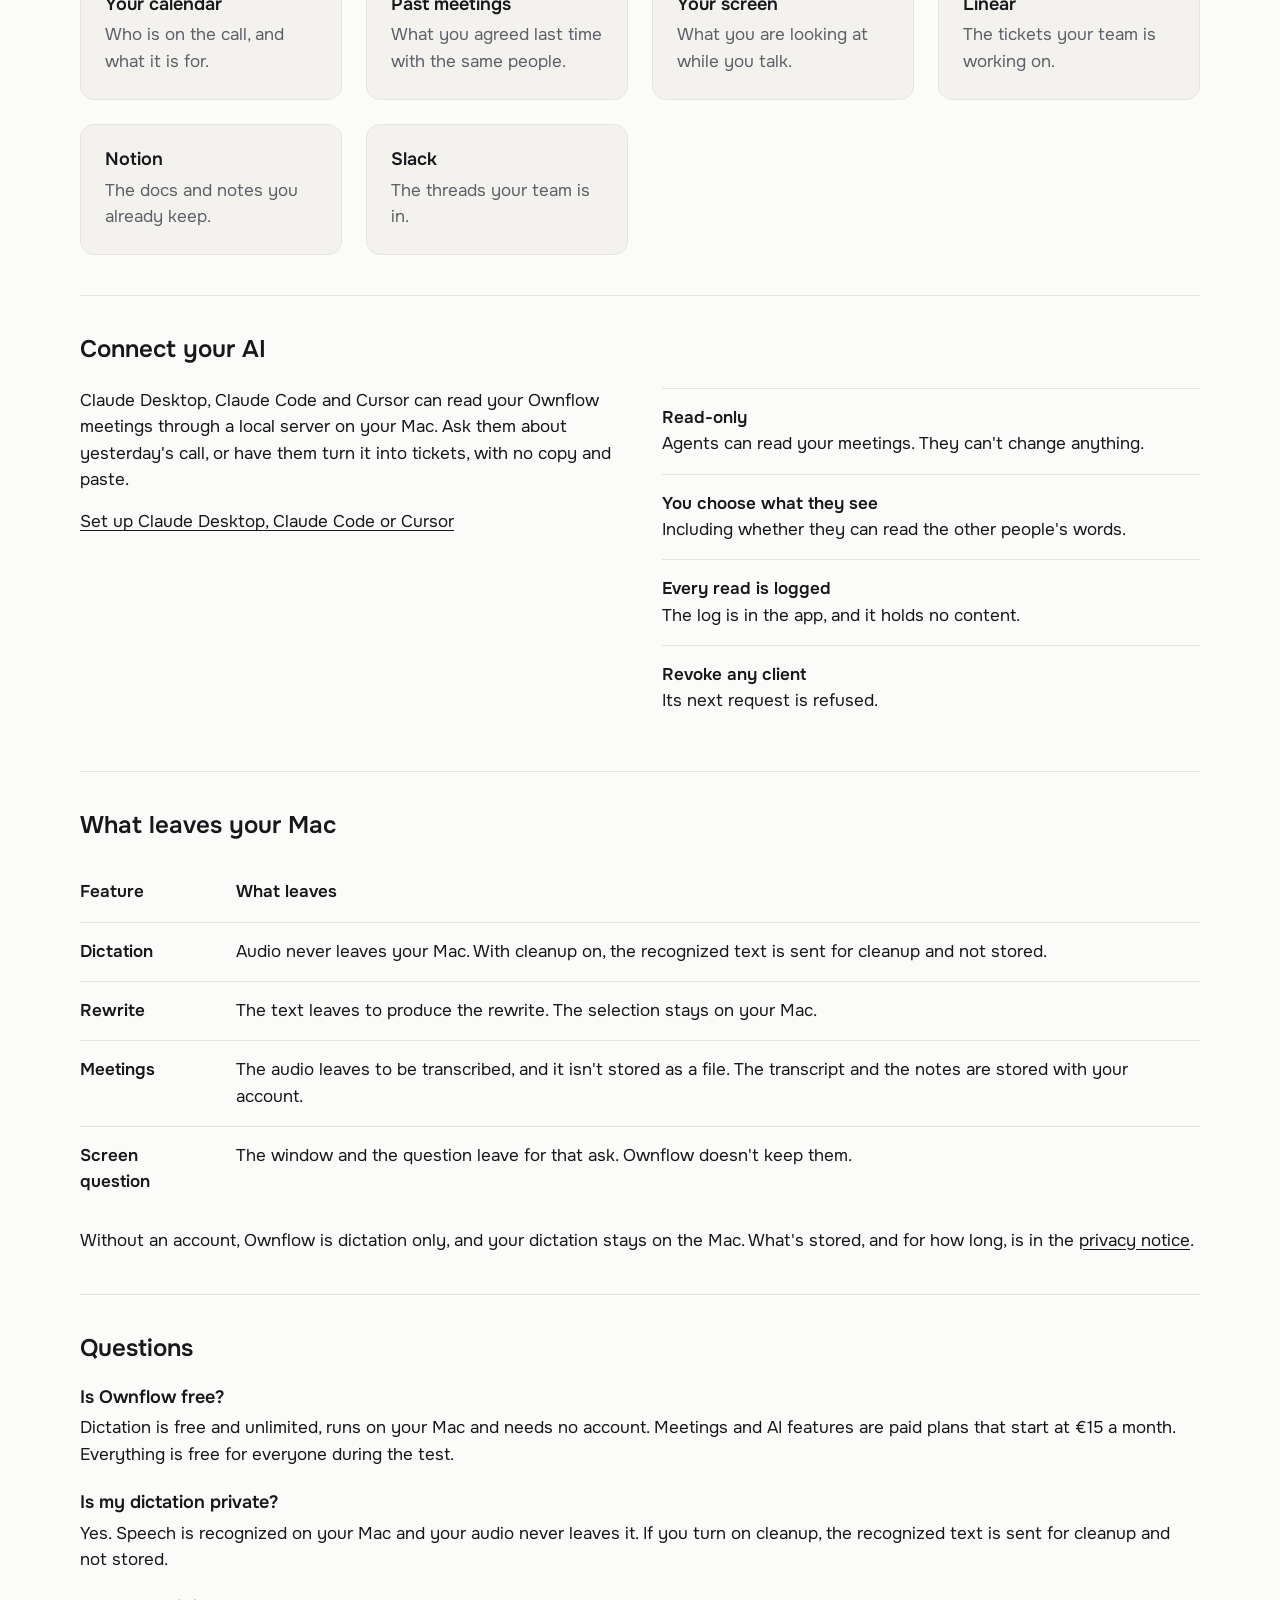
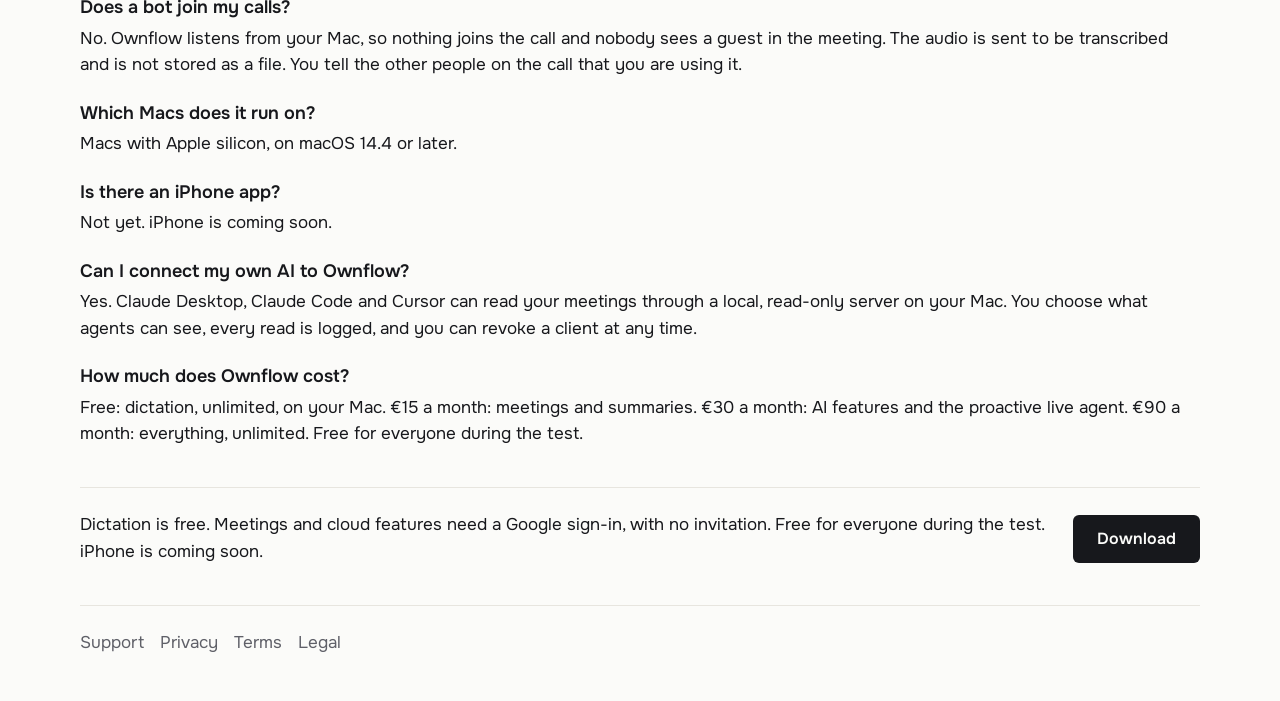
==== commit b27ef07a: "Site v2: voice-first work buddy home, four-tier pricing, Connect your AI page Remove the fake app mo" ====
--- a/index.html
+++ b/index.html
@@ -3,14 +3,143 @@
 <head>
   <meta charset="utf-8">
   <meta name="viewport" content="width=device-width, initial-scale=1">
-  <title>Dictation stays on your Mac. Meeting notes, without a bot.</title>
-  <meta name="description" content="Dictation stays on your Mac. Meeting notes, without a bot.">
-  <meta name="robots" content="noindex">
+  <title>Ownflow: your voice-first work buddy for Mac</title>
+  <meta name="description" content="Ownflow is a voice-first work buddy for Mac. Free, private dictation on your Mac, and a live meeting partner that drafts what you need next.">
+  <link rel="canonical" href="https://ownflow.ai/">
+  <meta property="og:type" content="website">
+  <meta property="og:site_name" content="Ownflow">
+  <meta property="og:title" content="Ownflow: your voice-first work buddy for Mac">
+  <meta property="og:description" content="Ownflow is a voice-first work buddy for Mac. Free, private dictation on your Mac, and a live meeting partner that drafts what you need next.">
+  <meta property="og:url" content="https://ownflow.ai/">
+  <meta property="og:image" content="https://ownflow.ai/og.png">
+  <meta property="og:image:width" content="1200">
+  <meta property="og:image:height" content="630">
+  <meta property="og:image:alt" content="Ownflow: your voice-first work buddy.">
+  <meta name="twitter:card" content="summary_large_image">
+  <meta name="twitter:title" content="Ownflow: your voice-first work buddy for Mac">
+  <meta name="twitter:description" content="Ownflow is a voice-first work buddy for Mac. Free, private dictation on your Mac, and a live meeting partner that drafts what you need next.">
+  <meta name="twitter:image" content="https://ownflow.ai/og.png">
   <meta name="theme-color" content="#1f1f1d">
   <meta name="theme-color" content="#fbfbf9" media="(prefers-color-scheme: light)">
   <link rel="icon" href="favicon.svg" type="image/svg+xml">
   <link rel="stylesheet" href="tokens.css">
   <link rel="stylesheet" href="site.css">
+  <script type="application/ld+json">
+{
+  "@context": "https://schema.org",
+  "@type": "SoftwareApplication",
+  "name": "Ownflow",
+  "url": "https://ownflow.ai/",
+  "description": "A voice-first work buddy for Mac. Free, private dictation on your Mac and a live meeting partner that drafts what you need next.",
+  "applicationCategory": "BusinessApplication",
+  "operatingSystem": "macOS 14.4 or later (Apple silicon)",
+  "downloadUrl": "https://github.com/gowritegrisha/ownflow-releases/releases/latest/download/Ownflow-arm64.dmg",
+  "image": "https://ownflow.ai/og.png",
+  "offers": [
+    {
+      "@type": "Offer",
+      "name": "Free",
+      "description": "Dictation, unlimited, on your Mac.",
+      "price": "0",
+      "priceCurrency": "EUR"
+    },
+    {
+      "@type": "Offer",
+      "name": "Meetings",
+      "description": "Meetings and summaries, per month.",
+      "price": "15",
+      "priceCurrency": "EUR"
+    },
+    {
+      "@type": "Offer",
+      "name": "Live agent",
+      "description": "AI features and the proactive live agent, per month.",
+      "price": "30",
+      "priceCurrency": "EUR"
+    },
+    {
+      "@type": "Offer",
+      "name": "Everything",
+      "description": "Everything, unlimited, per month.",
+      "price": "90",
+      "priceCurrency": "EUR"
+    }
+  ]
+}
+  </script>
+  <script type="application/ld+json">
+{
+  "@context": "https://schema.org",
+  "@type": "Organization",
+  "name": "Ownflow",
+  "url": "https://ownflow.ai/",
+  "logo": "https://ownflow.ai/lockup-light.svg"
+}
+  </script>
+  <script type="application/ld+json">
+{
+  "@context": "https://schema.org",
+  "@type": "FAQPage",
+  "mainEntity": [
+    {
+      "@type": "Question",
+      "name": "Is Ownflow free?",
+      "acceptedAnswer": {
+        "@type": "Answer",
+        "text": "Dictation is free and unlimited, runs on your Mac and needs no account. Meetings and AI features are paid plans that start at €15 a month. Everything is free for everyone during the test."
+      }
+    },
+    {
+      "@type": "Question",
+      "name": "Is my dictation private?",
+      "acceptedAnswer": {
+        "@type": "Answer",
+        "text": "Yes. Speech is recognized on your Mac and your audio never leaves it. If you turn on cleanup, the recognized text is sent for cleanup and not stored."
+      }
+    },
+    {
+      "@type": "Question",
+      "name": "Does a bot join my calls?",
+      "acceptedAnswer": {
+        "@type": "Answer",
+        "text": "No. Ownflow listens from your Mac, so nothing joins the call and nobody sees a guest in the meeting. The audio is sent to be transcribed and is not stored as a file. You tell the other people on the call that you are using it."
+      }
+    },
+    {
+      "@type": "Question",
+      "name": "Which Macs does it run on?",
+      "acceptedAnswer": {
+        "@type": "Answer",
+        "text": "Macs with Apple silicon, on macOS 14.4 or later."
+      }
+    },
+    {
+      "@type": "Question",
+      "name": "Is there an iPhone app?",
+      "acceptedAnswer": {
+        "@type": "Answer",
+        "text": "Not yet. iPhone is coming soon."
+      }
+    },
+    {
+      "@type": "Question",
+      "name": "Can I connect my own AI to Ownflow?",
+      "acceptedAnswer": {
+        "@type": "Answer",
+        "text": "Yes. Claude Desktop, Claude Code and Cursor can read your meetings through a local, read-only server on your Mac. You choose what agents can see, every read is logged, and you can revoke a client at any time."
+      }
+    },
+    {
+      "@type": "Question",
+      "name": "How much does Ownflow cost?",
+      "acceptedAnswer": {
+        "@type": "Answer",
+        "text": "Free: dictation, unlimited, on your Mac. €15 a month: meetings and summaries. €30 a month: AI features and the proactive live agent. €90 a month: everything, unlimited. Free for everyone during the test."
+      }
+    }
+  ]
+}
+  </script>
 </head>
 <body>
   <a class="skip" href="#content">Skip to content</a>
@@ -25,6 +154,7 @@
       <ul>
         <li><a href="index.html" aria-current="page">Home</a></li>
         <li><a href="meetings.html">Meetings</a></li>
+        <li><a href="connect-ai.html">Connect your AI</a></li>
         <li><a href="pricing.html">Pricing</a></li>
         <li><a href="privacy.html">Privacy</a></li>
         <li><a href="support.html">Support</a></li>
@@ -40,7 +170,8 @@
       <nav aria-label="Menu">
         <ul>
           <li><a href="index.html" aria-current="page">Home</a></li>
-        <li><a href="meetings.html">Meetings</a></li>
+          <li><a href="meetings.html">Meetings</a></li>
+          <li><a href="connect-ai.html">Connect your AI</a></li>
           <li><a href="pricing.html">Pricing</a></li>
           <li><a href="privacy.html">Privacy</a></li>
           <li><a href="support.html">Support</a></li>
@@ -50,53 +181,82 @@
   </header>
   <main id="content">
     <div class="hero">
-      <h1><span class="line">Speak anywhere.</span> <span class="line">Remember every call.</span></h1>
-      <div class="hero-copy">
-        <p class="claim">Dictation stays on your Mac. Meeting notes, without a bot.</p>
-        <p class="audience">If you use one app for dictation and another for meeting notes, Ownflow does both in one.</p>
-        <p class="subhead">You tell the other people on the call. We don't keep the audio. Cloud transcription is the paid part.</p>
-        <p class="beta-line">Apple silicon, macOS 14.4+ · free, no account</p>
-        <a class="btn" href="download.html">Download</a>
+      <div>
+        <h1>Your voice-first work buddy.</h1>
+        <p class="lead">Dictate anywhere, free and private on your Mac. Then bring Ownflow into your calls: it follows the conversation and drafts what you need next.</p>
+        <div class="hero-actions">
+          <a class="btn" href="download.html">Download</a>
+          <p class="hero-meta">Apple silicon, macOS 14.4+ · free<br>iPhone coming soon</p>
+        </div>
       </div>
-      <figure class="shot">
-        <div class="window" aria-hidden="true">
-          <div class="win-shell">
-            <div class="win-side">
-              <div class="win-lights"><i></i><i></i><i></i></div>
-              <div class="win-item on">
-                <svg viewBox="0 0 16 16" aria-hidden="true"><rect x="2.5" y="2" width="11" height="12" rx="1.6" fill="none" stroke="currentColor" stroke-width="1.3"/><path d="M5 6.2h6M5 8.6h6M5 11h3.5" stroke="currentColor" stroke-width="1.2" stroke-linecap="round"/></svg>
-                Meetings
-              </div>
-              <div class="win-item">
-                <svg viewBox="0 0 16 16" aria-hidden="true"><circle cx="8" cy="8" r="2.1" fill="none" stroke="currentColor" stroke-width="1.3"/><path d="M8 1.8v1.6M8 12.6v1.6M1.8 8h1.6M12.6 8h1.6M3.4 3.4l1.1 1.1M11.5 11.5l1.1 1.1M3.4 12.6l1.1-1.1M11.5 4.5l1.1-1.1" stroke="currentColor" stroke-width="1.2" stroke-linecap="round"/></svg>
-                Settings
-              </div>
-            </div>
-            <div class="win-col">
-              <div class="win-bar">
-                <span class="win-name">Client check-in</span>
-              </div>
-              <div class="win-pad">
-                <p class="win-title">Client check-in</p>
-                <p class="win-meta">Today, 9:40 AM</p>
-                <div class="win-modes"><b>Notes</b><span>Transcript</span></div>
-                <p class="win-note">Send Maya the revised timeline before Thursday.</p>
-                <p class="win-prompt">Type a note…</p>
-                <div class="win-spoken">
-                  <div class="win-line"><span class="win-who">Me</span><span class="win-clock">12:04</span><span class="win-say">The launch slips if onboarding isn't ready.</span></div>
-                  <div class="win-line"><span class="win-who">Them</span><span class="win-clock">18:22</span><span class="win-say">We can ship Thursday if the copy is locked.</span></div>
-                  <div class="win-line"><span class="win-who">Me</span><span class="win-clock">21:10</span><span class="win-say">I'll send the outline tonight.</span></div>
-                </div>
-              </div>
-            </div>
-          </div>
-          <div class="capsule"><svg class="eclipse" viewBox="0 0 64 64" aria-hidden="true" focusable="false"><path class="disc" fill-rule="evenodd" d="M32 5a27 27 0 1 0 0 54a27 27 0 1 0 0 -54zM37.5 14.5a15 15 0 1 0 0 30a15 15 0 1 0 0 -30z"/><circle class="hole" cx="37.5" cy="29.5" r="15"/></svg>21:10</div>
+      <div class="voice" aria-hidden="true">
+        <div class="keys">
+          <span class="key"><b>⌥</b>option</span>
+          <span class="plus">+</span>
+          <span class="key key-space">space</span>
         </div>
-        <figcaption class="sr-only">Ownflow recording a client check-in. The note asks Maya for the revised timeline before Thursday. The recording pill shows 21:10.</figcaption>
-      </figure>
+        <div class="wave"><i style="--i:0;--h:26%"></i><i style="--i:1;--h:61%"></i><i style="--i:2;--h:82%"></i><i style="--i:3;--h:82%"></i><i style="--i:4;--h:64%"></i><i style="--i:5;--h:40%"></i><i style="--i:6;--h:30%"></i><i style="--i:7;--h:38%"></i><i style="--i:8;--h:38%"></i><i style="--i:9;--h:33%"></i><i style="--i:10;--h:29%"></i><i style="--i:11;--h:26%"></i><i style="--i:12;--h:26%"></i><i style="--i:13;--h:26%"></i><i style="--i:14;--h:26%"></i><i style="--i:15;--h:26%"></i><i style="--i:16;--h:27%"></i><i style="--i:17;--h:26%"></i><i style="--i:18;--h:29%"></i><i style="--i:19;--h:35%"></i><i style="--i:20;--h:43%"></i><i style="--i:21;--h:47%"></i><i style="--i:22;--h:41%"></i><i style="--i:23;--h:29%"></i><i style="--i:24;--h:57%"></i><i style="--i:25;--h:82%"></i><i style="--i:26;--h:92%"></i><i style="--i:27;--h:78%"></i><i style="--i:28;--h:46%"></i><i style="--i:29;--h:41%"></i></div>
+        <p class="voice-cap">Hold, speak, let go.</p>
+      </div>
     </div>
 
-    <h2 class="wide">What leaves your Mac</h2>
+    <section class="band wide" id="dictation" aria-labelledby="dictation-title">
+      <h2 id="dictation-title">Dictation that is free, unlimited and private</h2>
+      <div class="split">
+        <div>
+          <p>Hold Option+Space, say what you want to write, and let go. The text lands where your cursor is, in any app.</p>
+          <p>Speech is recognized on your Mac, and your audio never leaves it. Most people speak faster than they type, so replies, drafts and notes come out sooner.</p>
+          <p class="fine">Cleanup is optional. With it on, the recognized text is sent for cleanup and not stored.</p>
+        </div>
+        <ul class="points">
+          <li><strong>Free</strong>No cost and no limit on how much you dictate.</li>
+          <li><strong>Local</strong>Speech recognition runs on your Mac.</li>
+          <li><strong>No account</strong>Download it and start talking.</li>
+        </ul>
+      </div>
+    </section>
+
+    <section class="band wide" id="meetings" aria-labelledby="meetings-title">
+      <h2 id="meetings-title">A live partner in your online calls</h2>
+      <p>During a call, Ownflow follows what is being discussed and works one step ahead. When an answer, a follow-up or a task is coming, it prepares the draft.</p>
+      <ol class="cards">
+        <li><h3>It follows the call</h3><p>Ownflow listens from your Mac and keeps up with the topic and the decisions as they happen.</p></li>
+        <li><h3>It drafts what is next</h3><p>An answer to the question just asked, a follow-up email, the tickets that came out of the call. Ready before you need it.</p></li>
+        <li><h3>You steer, it finishes</h3><p>Read the draft. Comment on it or add your own input. Ownflow finishes it.</p></li>
+      </ol>
+      <p>No bot joins the call, so nobody sees a guest in the meeting, and we don't store the audio. You tell the other people on the call that you are using Ownflow. The app doesn't. See <a href="meetings.html">how meeting notes work</a>.</p>
+    </section>
+
+    <section class="band wide" id="context" aria-labelledby="context-title">
+      <h2 id="context-title">It knows your context</h2>
+      <p>Good help depends on what Ownflow knows about the call. It draws on six sources.</p>
+      <ul class="cards">
+        <li><h3>Your calendar</h3><p>Who is on the call, and what it is for.</p></li>
+        <li><h3>Past meetings</h3><p>What you agreed last time with the same people.</p></li>
+        <li><h3>Your screen</h3><p>What you are looking at while you talk.</p></li>
+        <li><h3>Linear</h3><p>The tickets your team is working on.</p></li>
+        <li><h3>Notion</h3><p>The docs and notes you already keep.</p></li>
+        <li><h3>Slack</h3><p>The threads your team is in.</p></li>
+      </ul>
+    </section>
+
+    <section class="band wide" id="connect" aria-labelledby="connect-title">
+      <h2 id="connect-title">Connect your AI</h2>
+      <div class="split">
+        <div>
+          <p>Claude Desktop, Claude Code and Cursor can read your Ownflow meetings through a local server on your Mac. Ask them about yesterday's call, or have them turn it into tickets, with no copy and paste.</p>
+          <p><a href="connect-ai.html">Set up Claude Desktop, Claude Code or Cursor</a></p>
+        </div>
+        <ul class="points">
+          <li><strong>Read-only</strong>Agents can read your meetings. They can't change anything.</li>
+          <li><strong>You choose what they see</strong>Including whether they can read the other people's words.</li>
+          <li><strong>Every read is logged</strong>The log is in the app, and it holds no content.</li>
+          <li><strong>Revoke any client</strong>Its next request is refused.</li>
+        </ul>
+      </div>
+    </section>
+
+    <h2 class="wide band" id="leaves">What leaves your Mac</h2>
     <table class="ledger">
       <thead>
         <tr>
@@ -123,10 +283,28 @@
         </tr>
       </tbody>
     </table>
-
     <p class="wide">Without an account, Ownflow is dictation only, and your dictation stays on the Mac. What's stored, and for how long, is in the <a href="privacy.html">privacy notice</a>.</p>
+
+    <section class="band wide" id="faq" aria-labelledby="faq-title">
+      <h2 id="faq-title">Questions</h2>
+      <h3>Is Ownflow free?</h3>
+      <p>Dictation is free and unlimited, runs on your Mac and needs no account. Meetings and AI features are paid plans that start at €15 a month. Everything is free for everyone during the test.</p>
+      <h3>Is my dictation private?</h3>
+      <p>Yes. Speech is recognized on your Mac and your audio never leaves it. If you turn on cleanup, the recognized text is sent for cleanup and not stored.</p>
+      <h3>Does a bot join my calls?</h3>
+      <p>No. Ownflow listens from your Mac, so nothing joins the call and nobody sees a guest in the meeting. The audio is sent to be transcribed and is not stored as a file. You tell the other people on the call that you are using it.</p>
+      <h3>Which Macs does it run on?</h3>
+      <p>Macs with Apple silicon, on macOS 14.4 or later.</p>
+      <h3>Is there an iPhone app?</h3>
+      <p>Not yet. iPhone is coming soon.</p>
+      <h3>Can I connect my own AI to Ownflow?</h3>
+      <p>Yes. Claude Desktop, Claude Code and Cursor can read your meetings through a local, read-only server on your Mac. You choose what agents can see, every read is logged, and you can revoke a client at any time.</p>
+      <h3>How much does Ownflow cost?</h3>
+      <p>Free: dictation, unlimited, on your Mac. €15 a month: meetings and summaries. €30 a month: AI features and the proactive live agent. €90 a month: everything, unlimited. Free for everyone during the test.</p>
+    </section>
+
     <div class="close">
-      <p>Dictation is free. Meetings and cloud features need a Google sign-in, and they are free during the test.</p>
+      <p>Dictation is free. Meetings and cloud features need a Google sign-in, with no invitation. Free for everyone during the test. iPhone is coming soon.</p>
       <a class="btn" href="download.html">Download</a>
     </div>
   </main>
--- a/site.css
+++ b/site.css
@@ -129,6 +129,7 @@
 
 .nav-bar a,
 .site-footer a {
+  white-space: nowrap;
   display: inline-flex;
   align-items: center;
   height: 1.5rem;
@@ -213,7 +214,7 @@
   padding-bottom: var(--space-section);
 }
 
-main > :not(.hero):not(.mt-hero):not(.ledger):not(.close):not(.wide) {
+main > :not(.hero):not(.ledger):not(.close):not(.wide) {
   width: min(var(--column), 100%);
   margin-inline: auto;
 }
@@ -262,53 +263,294 @@
   margin: 0 0 var(--space-3);
 }
 
-/* The Night line runs across the hero; the copy and the window sit under it. */
+/* Home hero: strong type on the left, a CSS-only voice visual on the right.
+   The visual is two keycaps and a waveform. It is not a picture of the app. */
 .hero {
   display: grid;
-  grid-template-columns: minmax(16rem, 22rem) minmax(0, 1fr);
-  column-gap: var(--space-4);
+  grid-template-columns: minmax(0, 1.2fr) minmax(0, 0.8fr);
+  gap: var(--space-5);
   align-items: center;
   width: 100%;
+  padding-block: var(--space-4) var(--space-3);
 }
 
 .hero h1 {
-  grid-column: 1 / -1;
-  margin-bottom: var(--space-5);
-  font-size: var(--text-display);
+  margin: 0 0 var(--space-4);
+  font-size: clamp(2.5rem, 6.2vw, 4.5rem);
   font-weight: var(--weight-display);
-  line-height: var(--leading-display);
+  line-height: 1.02;
   letter-spacing: var(--tracking-display);
   text-wrap: balance;
 }
 
-/* Each sentence of the hero line stays whole when the line wraps. */
-.hero h1 .line {
-  display: inline-block;
-}
-
-.claim {
-  margin: 0;
-  font-size: 22px;
-  line-height: 1.3;
-}
-
-.audience {
-  margin: var(--space-4) 0 0;
-}
-
-.subhead {
-  margin: var(--space-3) 0 0;
-  color: var(--color-meta);
-}
-
-.hero .btn {
-  margin-top: var(--under-h1);
-}
-
-.beta-line {
-  margin: var(--space-3) 0 0;
+.lead {
+  max-width: 34rem;
+  margin: 0 0 var(--space-4);
+  font-size: 1.25rem;
+  line-height: 1.45;
+}
+
+.hero-actions {
+  display: flex;
+  flex-wrap: wrap;
+  align-items: center;
+  gap: var(--space-3) var(--space-4);
+}
+
+.hero .btn,
+.close .btn {
+  min-height: 3rem;
+  padding: 0 1.5rem;
+  font-size: 1rem;
+}
+
+.hero-meta {
+  margin: 0;
   color: var(--color-meta);
   font-size: var(--text-small);
+  line-height: 1.5;
+}
+
+.voice {
+  display: grid;
+  gap: var(--space-4);
+  justify-items: center;
+  padding: var(--space-5) var(--space-4) var(--space-4);
+  border-radius: var(--radius-window);
+  background: var(--color-panel);
+  color: var(--color-panel-ink);
+  box-shadow: var(--shadow-window);
+}
+
+.keys {
+  display: flex;
+  align-items: center;
+  gap: var(--space-2);
+}
+
+.key {
+  display: grid;
+  align-content: end;
+  justify-items: start;
+  min-width: 4.5rem;
+  height: 4.25rem;
+  padding: 0.5rem 0.7rem;
+  border: 1px solid var(--color-edge);
+  border-radius: 0.6rem;
+  background: var(--color-side);
+  color: var(--color-ink);
+  box-shadow: 0 3px 0 var(--color-line);
+  font-size: var(--text-small);
+  line-height: 1.1;
+}
+
+.key b {
+  font-size: 1.125rem;
+  font-weight: 500;
+  line-height: 1;
+}
+
+.key-space {
+  min-width: 8.5rem;
+}
+
+.keys .plus {
+  color: var(--color-panel-meta);
+}
+
+.wave {
+  display: flex;
+  align-items: center;
+  justify-content: center;
+  gap: 4px;
+  width: 100%;
+  height: 4.5rem;
+}
+
+.wave i {
+  flex: 1 1 0;
+  max-width: 6px;
+  height: var(--h);
+  border-radius: 3px;
+  background: var(--color-panel-ink);
+  animation: wave 1.6s ease-in-out infinite;
+  animation-delay: calc(var(--i) * -110ms);
+}
+
+@keyframes wave {
+  0%,
+  100% {
+    transform: scaleY(0.4);
+  }
+
+  50% {
+    transform: scaleY(1);
+  }
+}
+
+@media (prefers-reduced-motion: reduce) {
+  .wave i {
+    animation: none;
+  }
+}
+
+.voice-cap {
+  margin: 0;
+  color: var(--color-panel-meta);
+  font-size: var(--text-small);
+}
+
+/* Home and feature sections. */
+.band {
+  margin-top: var(--space-section);
+  padding-top: var(--space-section);
+  border-top: 1px solid var(--color-line);
+}
+
+.band > h2 {
+  margin-top: 0;
+}
+
+.band > h2 + p {
+  max-width: var(--column);
+}
+
+.split {
+  display: grid;
+  grid-template-columns: minmax(0, 1fr) minmax(0, 1fr);
+  gap: var(--space-4) var(--space-5);
+  align-items: start;
+}
+
+.split > div > :last-child {
+  margin-bottom: 0;
+}
+
+.points {
+  margin: 0;
+  padding: 0;
+  list-style: none;
+}
+
+.points li {
+  margin: 0;
+  padding-block: var(--space-3);
+  border-top: 1px solid var(--color-line);
+}
+
+.points strong {
+  display: block;
+  font-weight: 600;
+}
+
+.band h3 {
+  margin: var(--space-4) 0 var(--space-2);
+  font-size: 1.125rem;
+}
+
+.cards {
+  display: grid;
+  grid-template-columns: repeat(auto-fit, minmax(15rem, 1fr));
+  gap: var(--space-4);
+  margin: var(--space-4) 0;
+  padding: 0;
+  list-style: none;
+}
+
+.cards > li {
+  margin: 0;
+  padding: var(--space-4);
+  border: 1px solid var(--color-line);
+  border-radius: var(--radius-window);
+  background: var(--color-side);
+}
+
+main .cards > li + li {
+  margin-top: 0;
+}
+
+.cards h3 {
+  margin: 0 0 var(--space-2);
+  font-size: 1.125rem;
+}
+
+.cards p {
+  margin: 0;
+  color: var(--color-meta);
+}
+
+.fine {
+  color: var(--color-meta);
+  font-size: var(--text-small);
+}
+
+/* Pricing cards. */
+.tiers h2 {
+  margin: 0 0 var(--space-2);
+  font-size: 1.125rem;
+}
+
+.tiers .price {
+  margin: 0 0 var(--space-3);
+  color: var(--color-ink);
+  font-size: 2.25rem;
+  font-weight: var(--weight-display);
+  line-height: 1.1;
+  letter-spacing: var(--tracking-display);
+}
+
+.tiers .price small {
+  color: var(--color-meta);
+  font-size: var(--text-small);
+  font-weight: 400;
+  letter-spacing: 0;
+}
+
+.tiers p {
+  color: var(--color-ink);
+}
+
+.tiers ul {
+  margin: var(--space-3) 0 0;
+  padding-left: 1.1em;
+  color: var(--color-meta);
+  font-size: 0.9375rem;
+}
+
+main .tiers li li {
+  margin-top: var(--space-2);
+}
+
+.test-line {
+  margin: var(--space-3) 0 0;
+  padding: var(--space-3) var(--space-4);
+  border: 1px solid var(--color-edge);
+  border-radius: var(--radius-control);
+  font-weight: 600;
+}
+
+/* Code in text and in snippets. */
+:not(pre) > code {
+  padding: 0.1em 0.35em;
+  border-radius: 4px;
+  background: var(--color-wash);
+}
+
+pre {
+  margin: 0 0 var(--space-3);
+  padding: var(--space-3) var(--space-4);
+  border-radius: var(--radius-control);
+  background: var(--color-panel);
+  color: var(--color-panel-ink);
+  font-family: var(--font-mono);
+  font-size: var(--text-small);
+  line-height: 1.5;
+  white-space: pre-wrap;
+  overflow-wrap: anywhere;
+}
+
+pre code {
+  font-size: inherit;
 }
 
 .close {
@@ -411,12 +653,6 @@
 
 .invite-done {
   margin-block: var(--space-3);
-}
-
-.shot {
-  container-type: inline-size;
-  min-width: 0;
-  margin: 0;
 }
 
 .sr-only {
@@ -435,231 +671,6 @@
   display: none;
 }
 
-.window {
-  position: relative;
-  width: 100%;
-  overflow: hidden;
-  border-radius: 0.75em;
-  background: var(--color-paper);
-  color: var(--color-ink);
-  font-size: calc(100cqi / 45);
-  box-shadow: var(--shadow-window);
-}
-
-.win-shell {
-  display: flex;
-  align-items: stretch;
-}
-
-.win-side {
-  width: 11em;
-  flex: none;
-  padding: 1.15em 0.65em 0.8em;
-  background: var(--color-side);
-  box-shadow: inset -1px 0 0 var(--color-line);
-}
-
-.win-lights {
-  display: flex;
-  gap: 0.5em;
-  margin: 0 0 1.15em 0.4em;
-}
-
-.win-lights i {
-  display: block;
-  width: 0.75em;
-  height: 0.75em;
-  border-radius: 50%;
-  box-shadow: inset 0 0 0 0.5px rgba(0, 0, 0, 0.28);
-}
-
-.win-lights i:nth-child(1) { background: #ff5f57; }
-.win-lights i:nth-child(2) { background: #febc2e; }
-.win-lights i:nth-child(3) { background: #28c840; }
-
-.win-item {
-  display: flex;
-  align-items: center;
-  gap: 0.5em;
-  height: 1.75em;
-  margin: 0.05em 0;
-  padding: 0 0.5em;
-  border-radius: 0.375em;
-  font-size: 0.8125em;
-  line-height: 1.75em;
-}
-
-.win-item svg {
-  width: 1em;
-  height: 1em;
-  flex: none;
-}
-
-.win-item.on {
-  background: var(--color-wash);
-}
-
-.win-col {
-  min-width: 0;
-  flex: 1;
-}
-
-.win-bar,
-.win-live {
-  display: flex;
-  align-items: center;
-  gap: 0.5em;
-  padding: 0 1.15em;
-}
-
-.win-bar {
-  height: 3.25em;
-}
-
-.win-live {
-  height: 2.25em;
-  border-bottom: 1px solid var(--color-line);
-}
-
-.win-name,
-.win-time,
-.win-quiet {
-  font-size: 0.8125em;
-}
-
-.win-name {
-  font-weight: 600;
-}
-
-.win-search {
-  margin-left: auto;
-  display: grid;
-  place-items: center;
-}
-
-.win-time {
-  font-variant-numeric: tabular-nums;
-}
-
-.win-push {
-  margin-left: auto;
-}
-
-.win-pad {
-  padding: 1em 1.35em 1.35em;
-}
-
-.win-title {
-  margin: 0;
-  font-family: var(--font-display);
-  font-size: 1.375em;
-  font-weight: 500;
-  line-height: 1.25;
-}
-
-.win-meta {
-  margin-top: 0.3em;
-  color: var(--color-meta);
-  font-size: 0.8125em;
-}
-
-.win-modes {
-  display: flex;
-  gap: 1em;
-  margin: 0.9em 0 0.75em;
-  font-size: 0.8125em;
-}
-
-.win-modes b {
-  font-weight: 600;
-  border-bottom: 1px solid var(--color-ink);
-  padding-bottom: 0.15em;
-}
-
-.win-modes span {
-  color: var(--color-meta);
-  font-weight: 400;
-}
-
-.win-note,
-.win-prompt {
-  margin: 0;
-  max-width: 36em;
-  font-family: var(--font-display);
-  font-size: 1em;
-  line-height: 1.55;
-}
-
-.win-prompt {
-  margin-top: 0.5em;
-  color: var(--color-meta);
-}
-
-.win-spoken {
-  margin-top: 0.9em;
-  max-width: 36em;
-  padding: 0.5em 0.65em;
-  border-radius: 0.5em;
-  background: var(--color-wash);
-}
-
-.win-line {
-  display: grid;
-  grid-template-columns: 2.6em 3em minmax(0, 1fr);
-  gap: 0.45em;
-  padding: 0.25em 0;
-  font-size: 0.9375em;
-  line-height: 1.4;
-}
-
-.win-who,
-.win-clock {
-  color: var(--color-meta);
-  font-size: 0.85em;
-  padding-top: 0.15em;
-}
-
-.win-clock {
-  font-variant-numeric: tabular-nums;
-}
-
-.win-say {
-  color: var(--color-meta);
-}
-
-.capsule {
-  position: absolute;
-  top: 0.7em;
-  right: 1em;
-  z-index: 1;
-  display: flex;
-  align-items: center;
-  gap: 0.5em;
-  height: 2em;
-  padding: 0 0.75em 0 0.6em;
-  border-radius: 999px;
-  background: var(--color-panel);
-  color: var(--color-panel-ink);
-  font-size: 0.8125em;
-  font-variant-numeric: tabular-nums;
-  box-shadow: 0 0 0 1px var(--color-line);
-}
-
-/* The widget pill while recording: the live light fills the Eclipse hole. */
-.capsule .eclipse {
-  width: 1.15em;
-  height: 1.15em;
-  flex: none;
-}
-
-.eclipse .disc {
-  fill: currentColor;
-}
-
-.eclipse .hole {
-  fill: var(--color-live);
-}
-
 .does {
   margin: 0;
   border-bottom: 1px solid var(--color-line);
@@ -690,7 +701,7 @@
 table {
   width: 100%;
   border-collapse: collapse;
-  margin: var(--space-4) 0 0;
+  margin: var(--space-4) 0 var(--space-3);
 }
 
 .ledger,
@@ -722,6 +733,15 @@
 
 .cell-label {
   display: none;
+}
+
+.ledger tbody th code {
+  white-space: nowrap;
+  overflow-wrap: normal;
+}
+
+.ledger tbody th {
+  padding-right: var(--space-4);
 }
 
 .ledger thead th {
@@ -831,7 +851,8 @@
   padding-bottom: var(--space-5);
 }
 
-@media (max-width: 46rem) {
+/* Six links and the button need about 56rem. Below it, they fold into the menu. */
+@media (max-width: 56rem) {
   .nav-bar {
     display: none;
   }
@@ -839,59 +860,40 @@
   .nav-menu {
     display: block;
   }
-
+}
+
+@media (max-width: 46rem) {
   h1 {
     font-size: 1.75rem;
   }
 
   .hero {
     display: block;
-    width: auto;
+    padding-top: 0;
   }
 
   .hero h1 {
-    margin-bottom: var(--space-4);
-    font-size: clamp(1.75rem, 8.2vw, 2.35rem);
-  }
-
-  .hero .btn {
-    display: none;
-  }
-
-  .shot {
-    width: 100vw;
-    height: auto;
-    margin-top: var(--under-h2);
-    margin-left: calc(50% - 50vw);
-    overflow: hidden;
-    border-radius: 0;
-  }
-
-  .window {
-    display: block;
-    height: auto;
-    font-size: 16px;
-    border-radius: 0;
-  }
-
-  .win-side,
-  .win-bar,
-  .win-meta,
-  .win-modes,
-  .win-prompt {
-    display: none;
-  }
-
-  .win-pad {
-    padding-right: 6.5rem;
-  }
-
-  .capsule {
-    top: 0.75rem;
-    right: 0.75rem;
-    left: auto;
-    transform: none;
-    font-size: 13px;
+    font-size: clamp(2.25rem, 11vw, 3rem);
+  }
+
+  .lead {
+    font-size: 1.125rem;
+  }
+
+  .voice {
+    margin-top: var(--space-5);
+  }
+
+  .key {
+    min-width: 3.75rem;
+  }
+
+  .key-space {
+    min-width: 6.5rem;
+  }
+
+  .split {
+    grid-template-columns: 1fr;
   }
 
   .close {
@@ -934,317 +936,3 @@
 [hidden] {
   display: none !important;
 }
-
-/* Meetings page. Night tokens only; the live red stays in the recording pill. */
-.mt-hero {
-  display: grid;
-  grid-template-columns: minmax(16rem, 24rem) minmax(0, 1fr);
-  column-gap: var(--space-5);
-  align-items: center;
-  width: 100%;
-}
-
-.mt-kicker {
-  margin: 0 0 var(--space-2);
-  color: var(--color-meta);
-  font-size: var(--text-small);
-  font-weight: 600;
-}
-
-.mt-hero h1 {
-  margin-bottom: var(--space-4);
-  font-size: var(--text-title);
-  font-weight: var(--weight-display);
-  line-height: var(--leading-display);
-  letter-spacing: var(--tracking-display);
-  text-wrap: balance;
-}
-
-.mt-hero h1 .line {
-  display: block;
-}
-
-.mt-hero .btn {
-  margin-top: var(--under-h1);
-}
-
-/* The hero window: typed notes, then "Make notes", then the notes. A 14 s loop. */
-.mt-stage {
-  display: grid;
-  min-height: 15em;
-  margin-top: 0.9em;
-}
-
-.mt-stage > * {
-  grid-area: 1 / 1;
-}
-
-.mt-raw,
-.mt-made {
-  display: flex;
-  flex-direction: column;
-  gap: 0.35em;
-  align-items: flex-start;
-}
-
-.mt-raw {
-  animation: mt-raw 14s infinite;
-}
-
-.mt-made {
-  opacity: 0;
-  animation: mt-made 14s infinite;
-}
-
-.mt-l2 { opacity: 0; animation: mt-l2 14s infinite; }
-.mt-l3 { opacity: 0; animation: mt-l3 14s infinite; }
-
-.mt-gen {
-  margin-top: 0.9em;
-  padding: 0.45em 0.9em;
-  border-radius: 999px;
-  background: var(--color-panel);
-  color: var(--color-panel-ink);
-  font-size: 0.8125em;
-  font-weight: 600;
-  opacity: 0;
-  animation: mt-gen 14s infinite;
-}
-
-.mt-work {
-  align-self: start;
-  display: inline-flex;
-  align-items: center;
-  gap: 0.5em;
-  justify-self: start;
-  padding: 0.45em 0.9em;
-  border-radius: 999px;
-  background: var(--color-wash);
-  color: var(--color-meta);
-  font-size: 0.8125em;
-  opacity: 0;
-  animation: mt-work 14s infinite;
-}
-
-.mt-dot {
-  width: 0.6em;
-  height: 0.6em;
-  border-radius: 50%;
-  background: var(--color-meta);
-}
-
-.mt-h {
-  margin: 0.5em 0 0;
-  color: var(--color-meta);
-  font-size: 0.8125em;
-  font-weight: 600;
-}
-
-@keyframes mt-raw {
-  0%, 56% { opacity: 1; }
-  62%, 97% { opacity: 0; }
-  100% { opacity: 1; }
-}
-
-@keyframes mt-l2 {
-  0%, 14% { opacity: 0; }
-  20%, 100% { opacity: 1; }
-}
-
-@keyframes mt-l3 {
-  0%, 28% { opacity: 0; }
-  34%, 100% { opacity: 1; }
-}
-
-@keyframes mt-gen {
-  0%, 42% { opacity: 0; }
-  46%, 56% { opacity: 1; }
-  60%, 100% { opacity: 0; }
-}
-
-@keyframes mt-work {
-  0%, 57% { opacity: 0; }
-  60%, 66% { opacity: 1; }
-  70%, 100% { opacity: 0; }
-}
-
-@keyframes mt-made {
-  0%, 66% { opacity: 0; }
-  72%, 93% { opacity: 1; }
-  98%, 100% { opacity: 0; }
-}
-
-/* Reduced motion: show the finished notes and nothing moves. */
-@media (prefers-reduced-motion: reduce) {
-  .mt-raw,
-  .mt-l1,
-  .mt-l2,
-  .mt-l3,
-  .mt-gen,
-  .mt-work {
-    animation: none;
-  }
-
-  .mt-raw,
-  .mt-gen,
-  .mt-work {
-    opacity: 0;
-  }
-
-  .mt-made {
-    opacity: 1;
-    animation: none;
-  }
-}
-
-/* The walkthrough: a sticky list on the left, the three moments on the right. */
-.mt-walk,
-.mt-split {
-  margin-top: var(--space-section);
-}
-
-.mt-walk-grid {
-  display: grid;
-  grid-template-columns: minmax(10rem, 14rem) minmax(0, 1fr);
-  column-gap: var(--space-5);
-  align-items: start;
-}
-
-.mt-tabs {
-  position: sticky;
-  top: var(--space-5);
-}
-
-.mt-tabs ol {
-  margin: 0;
-  padding: 0;
-  list-style: none;
-}
-
-.mt-tabs li + li {
-  margin-top: 0;
-}
-
-main .mt-tabs a:not(.btn) {
-  display: block;
-  padding: 0.5rem 0;
-  border-bottom: 1px solid var(--color-line);
-  color: var(--color-meta);
-  text-decoration: none;
-}
-
-main .mt-tabs a[aria-current="true"] {
-  color: var(--color-ink);
-  border-bottom: 2px solid var(--color-ink);
-  font-weight: 600;
-}
-
-.mt-step {
-  padding-bottom: var(--space-5);
-  scroll-margin-top: var(--space-5);
-}
-
-.mt-step h3 {
-  margin: 0 0 var(--space-2);
-  font-size: var(--text-section);
-  font-weight: var(--weight-title);
-  line-height: var(--leading-title);
-}
-
-.mt-step p {
-  max-width: var(--column);
-}
-
-.mt-card {
-  max-width: 34rem;
-  margin-top: var(--space-3);
-  padding: var(--space-3);
-  border-radius: var(--radius-window);
-  background: var(--color-side);
-  box-shadow: 0 0 0 1px var(--color-line);
-}
-
-.mt-card .win-spoken {
-  margin-top: 0;
-  max-width: none;
-}
-
-.mt-chips {
-  display: flex;
-  flex-wrap: wrap;
-  gap: var(--space-2);
-  align-items: center;
-}
-
-.mt-chips span,
-.mt-chips b {
-  padding: 0.35rem 0.8rem;
-  border-radius: 999px;
-  font-size: var(--text-small);
-}
-
-.mt-chips span {
-  background: var(--color-wash);
-  color: var(--color-meta);
-}
-
-.mt-chips b {
-  background: var(--color-panel);
-  color: var(--color-panel-ink);
-  font-weight: 600;
-}
-
-.mt-list > div {
-  display: flex;
-  justify-content: space-between;
-  gap: var(--space-3);
-  padding: 0.6rem 0;
-  font-size: var(--text-small);
-}
-
-.mt-list > div + div {
-  border-top: 1px solid var(--color-line);
-}
-
-.mt-list > div span:last-child {
-  color: var(--color-meta);
-}
-
-.mt-split p {
-  max-width: var(--column);
-}
-
-@media (max-width: 46rem) {
-  .mt-hero {
-    display: block;
-    width: auto;
-  }
-
-  .mt-hero h1 {
-    font-size: clamp(1.75rem, 8.2vw, 2.35rem);
-  }
-
-  .mt-hero .btn {
-    display: none;
-  }
-
-  .mt-stage {
-    min-height: 13em;
-  }
-
-  .mt-walk-grid {
-    display: block;
-  }
-
-  .mt-tabs {
-    display: none;
-  }
-}
-
-.ledger + p.wide {
-  margin-top: var(--space-3);
-}
-
-.nb {
-  white-space: nowrap;
-}
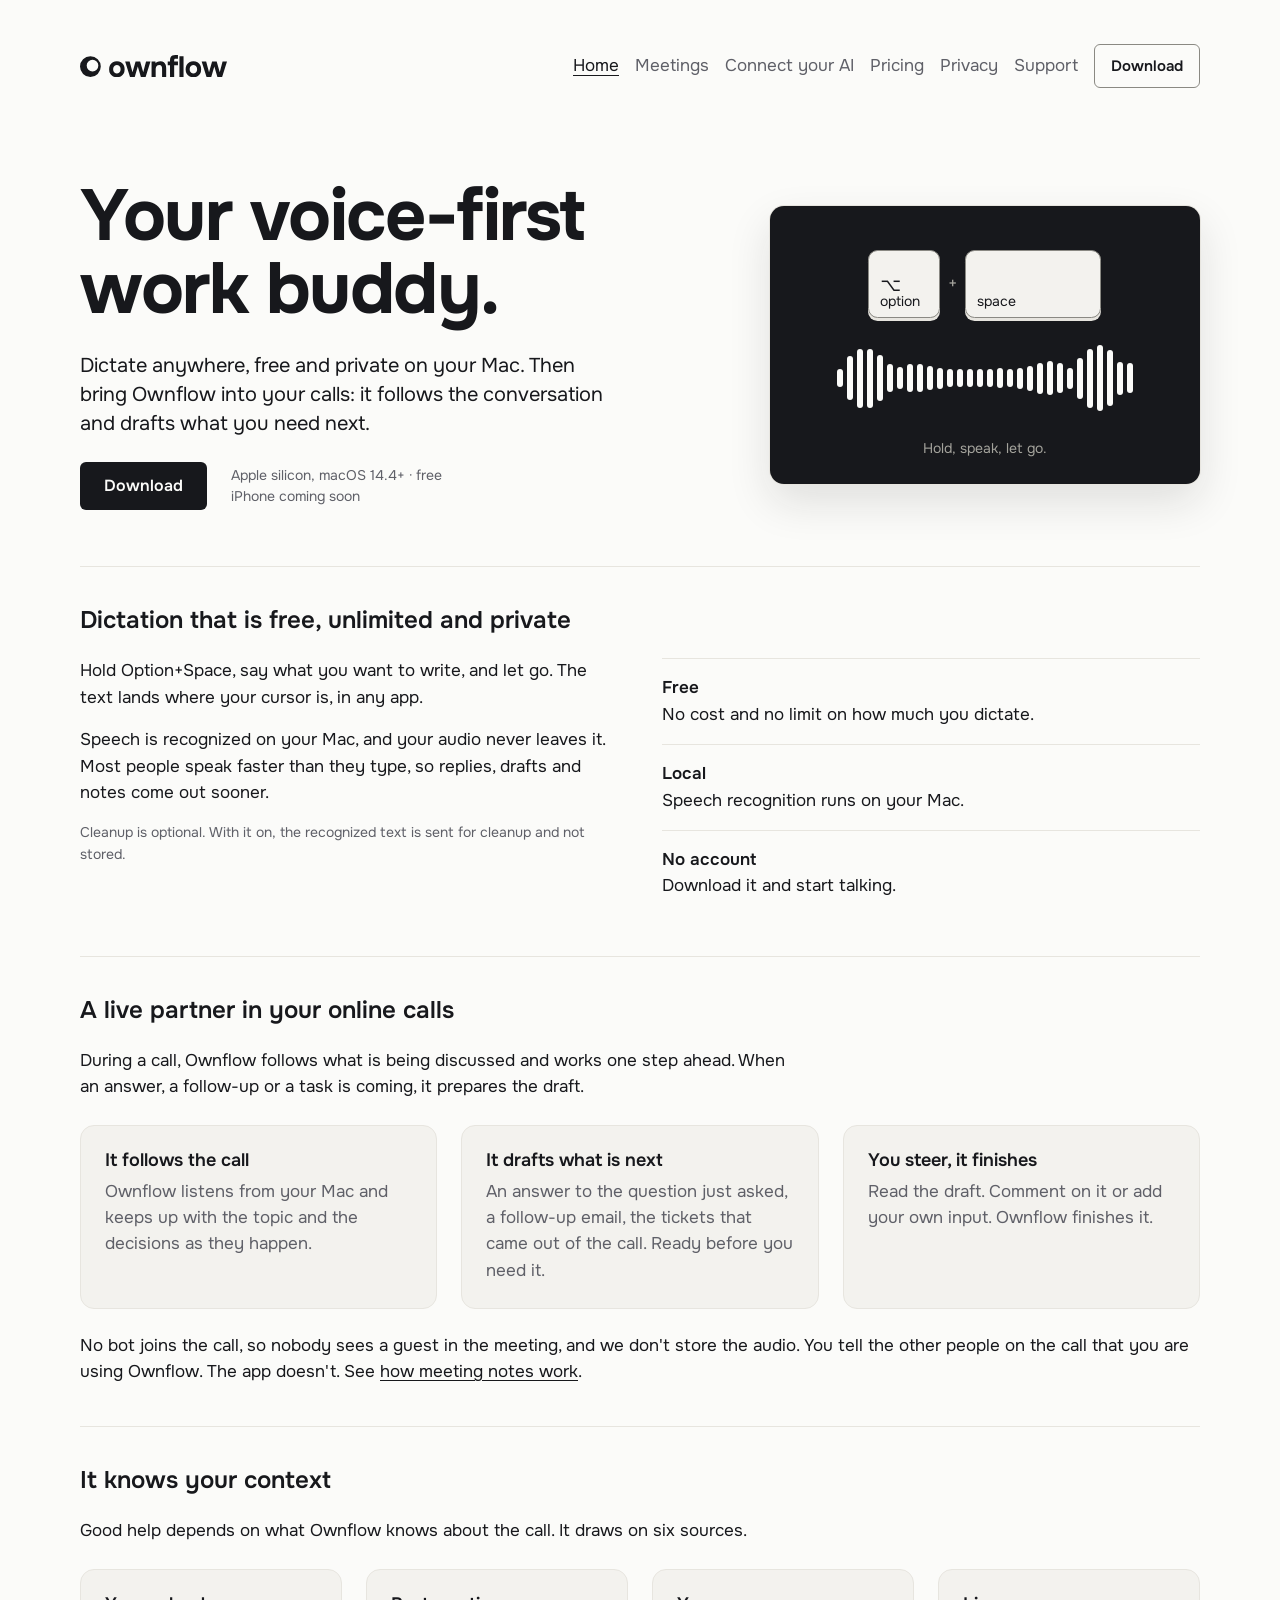
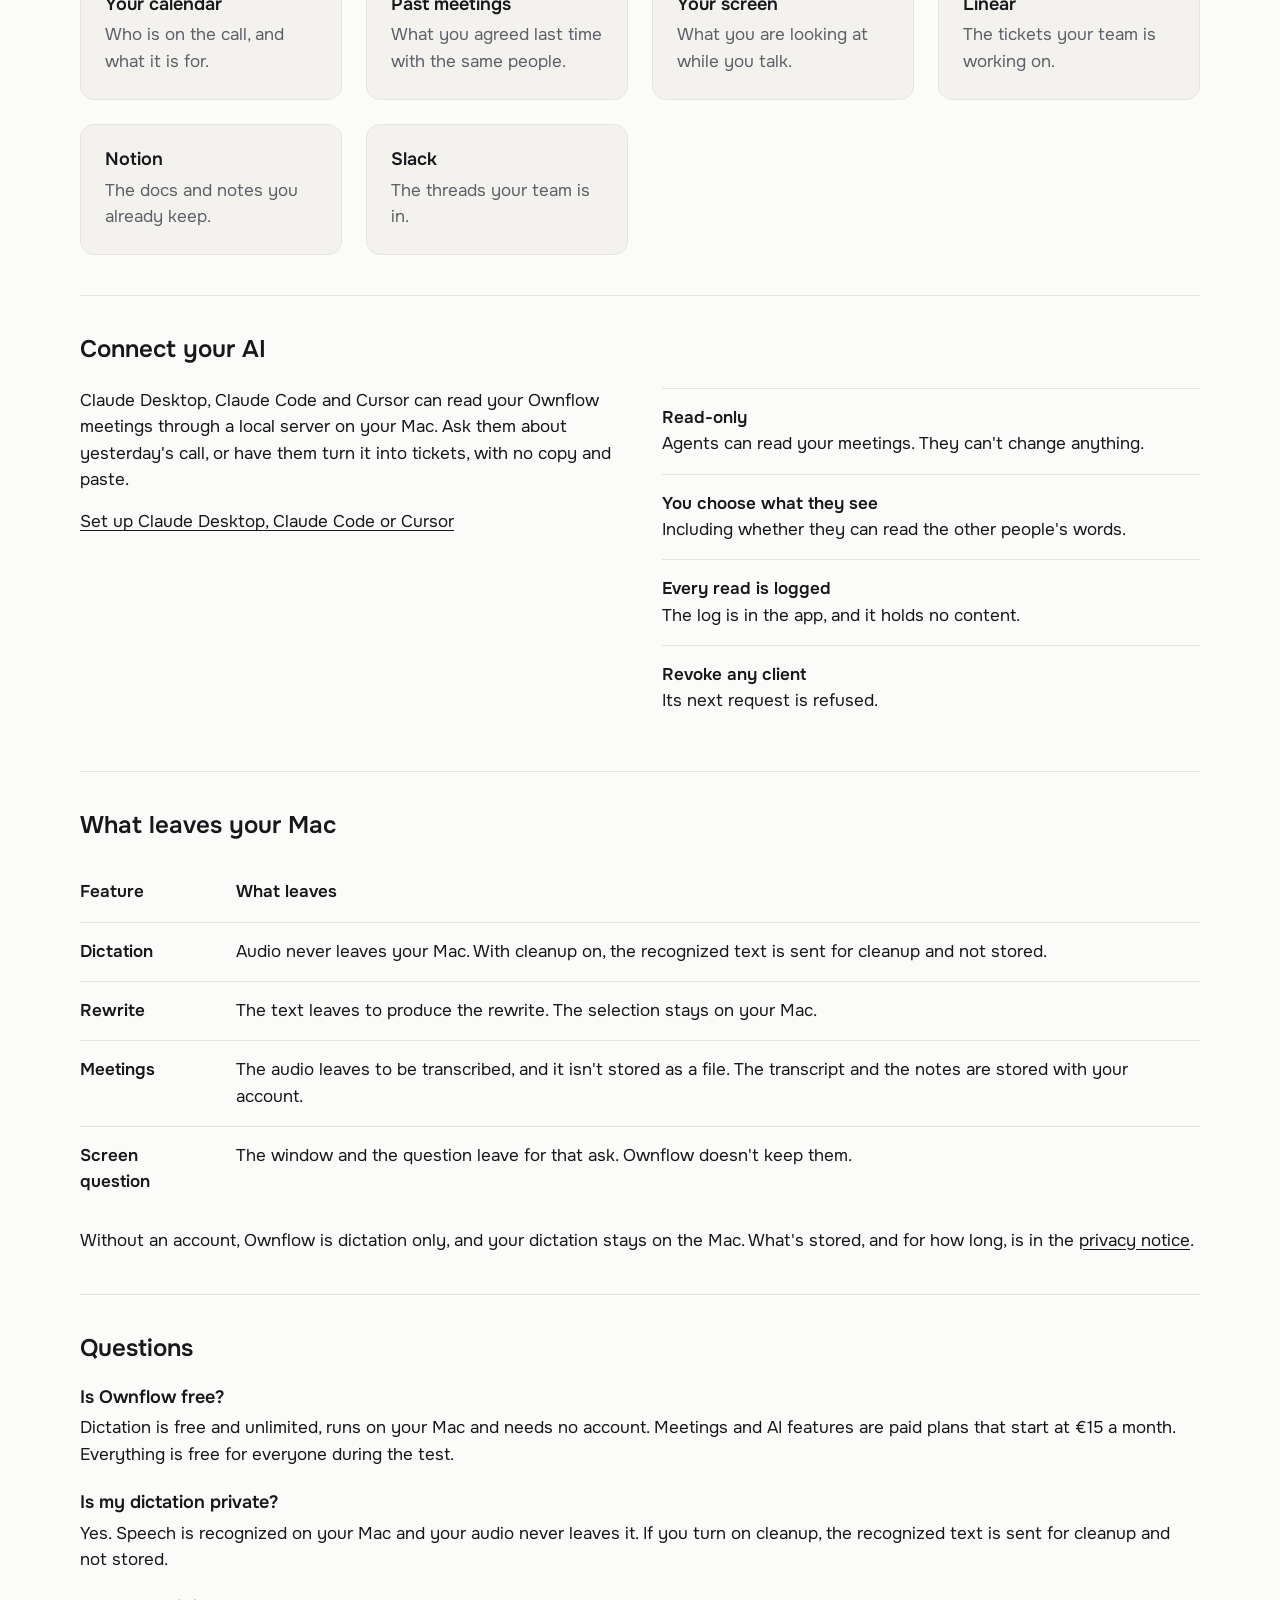
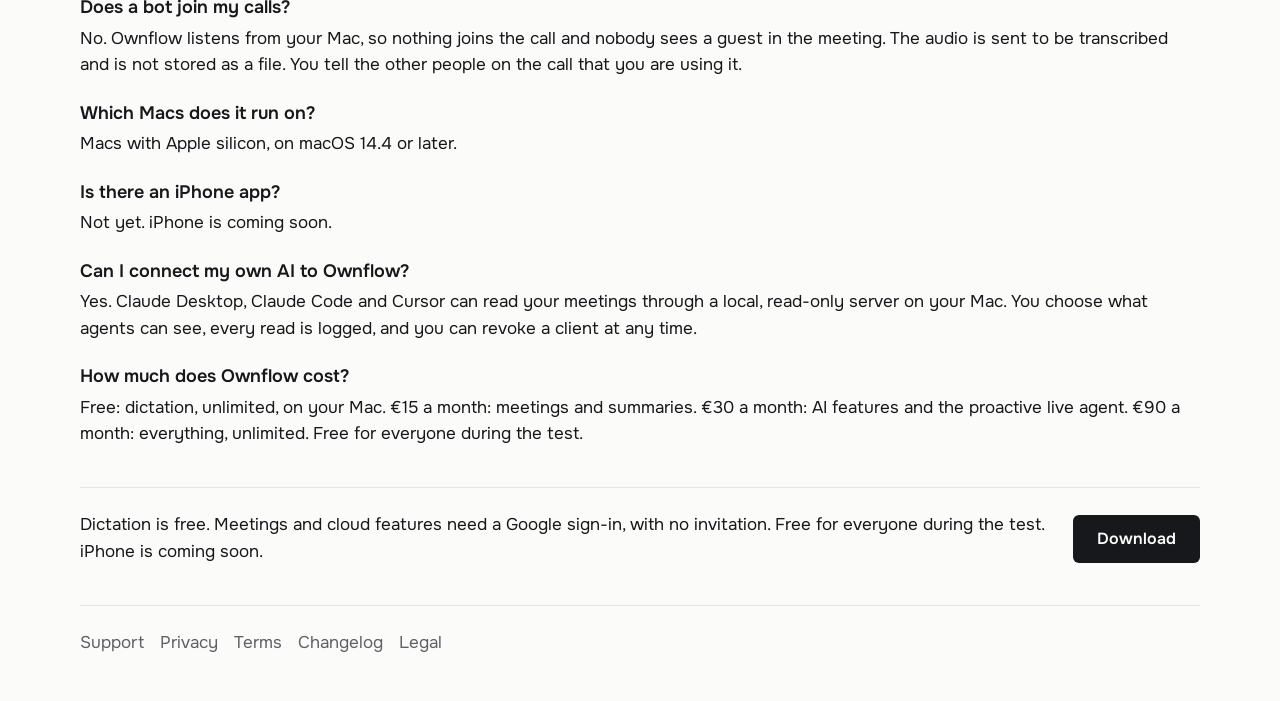
==== commit f36031ff: "feat: changelog page, linked from every footer, sitemap and llms.txt Co-Authored-By: Claude Sonnet 5" ====
--- a/index.html
+++ b/index.html
@@ -314,6 +314,7 @@
         <li><a href="support.html">Support</a></li>
         <li><a href="privacy.html">Privacy</a></li>
         <li><a href="terms.html">Terms</a></li>
+        <li><a href="changelog.html">Changelog</a></li>
         <li><a href="legal.html">Legal</a></li>
       </ul>
     </nav>
